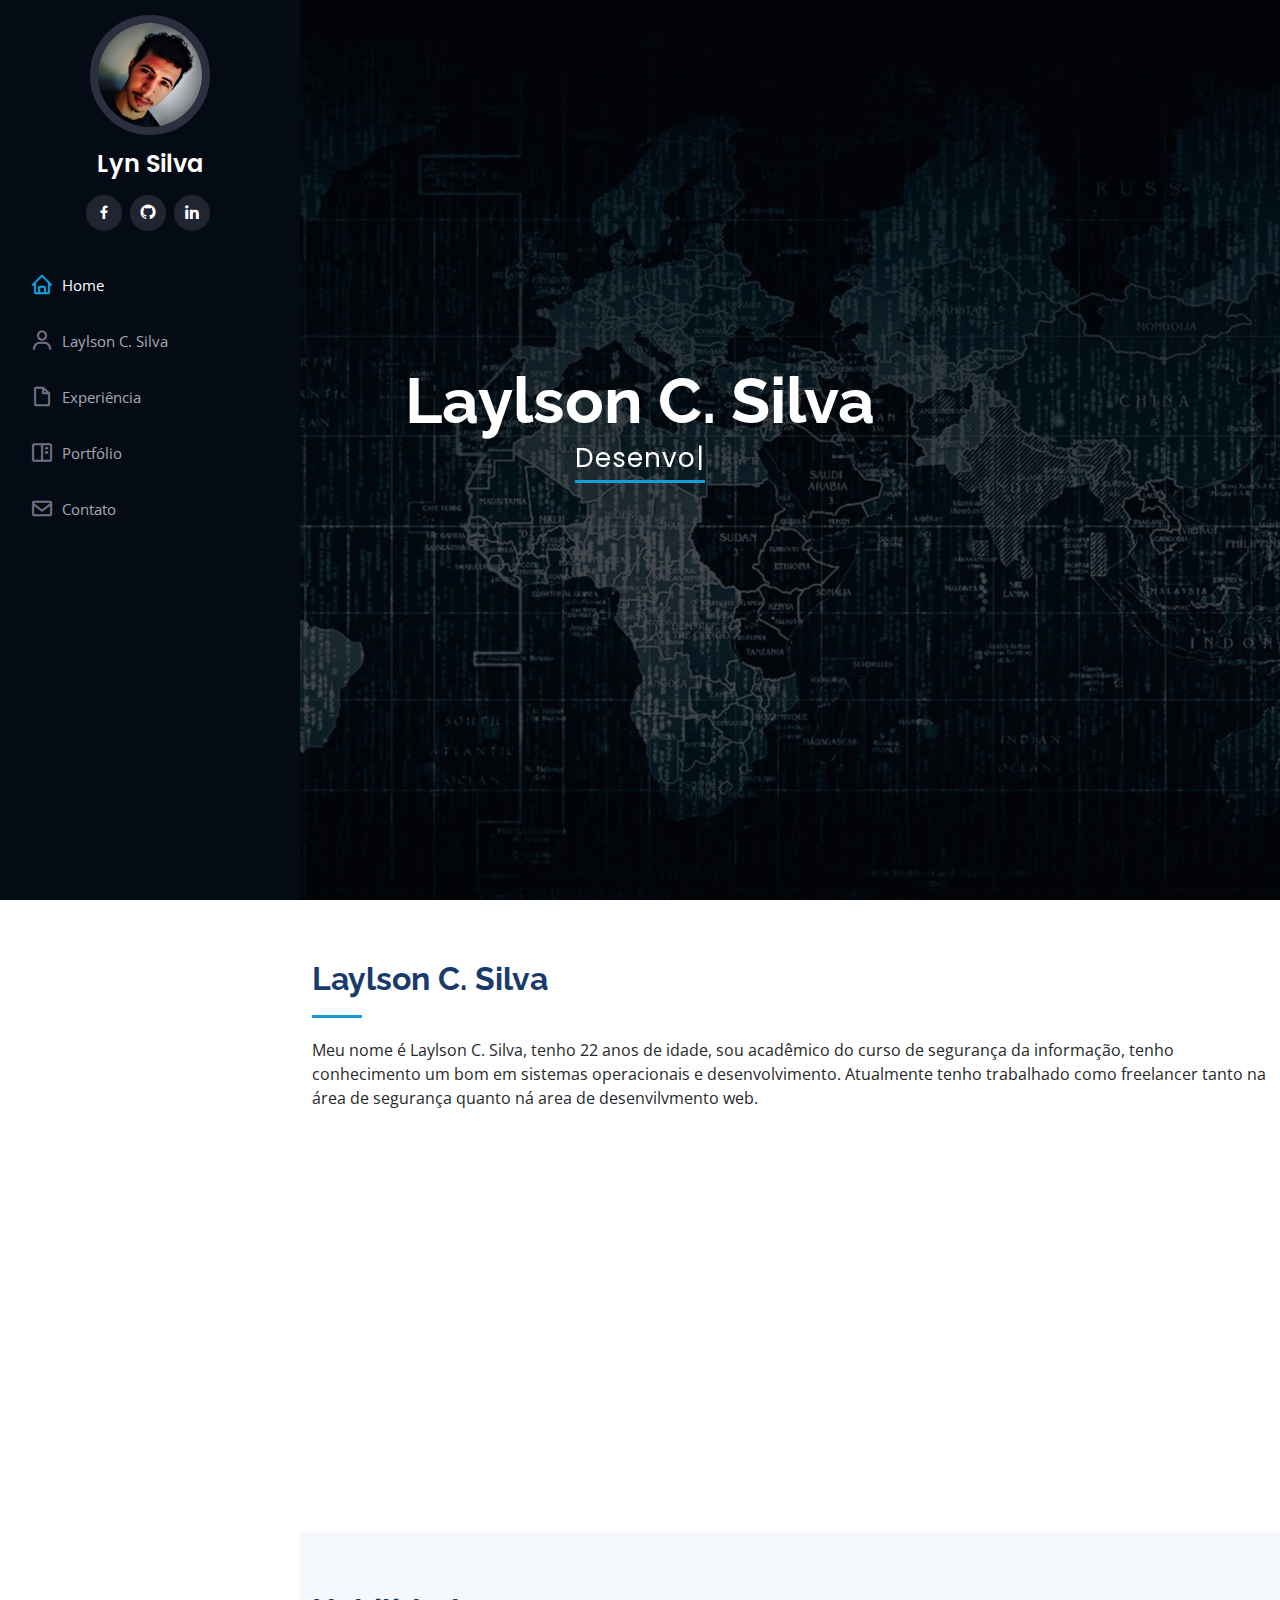
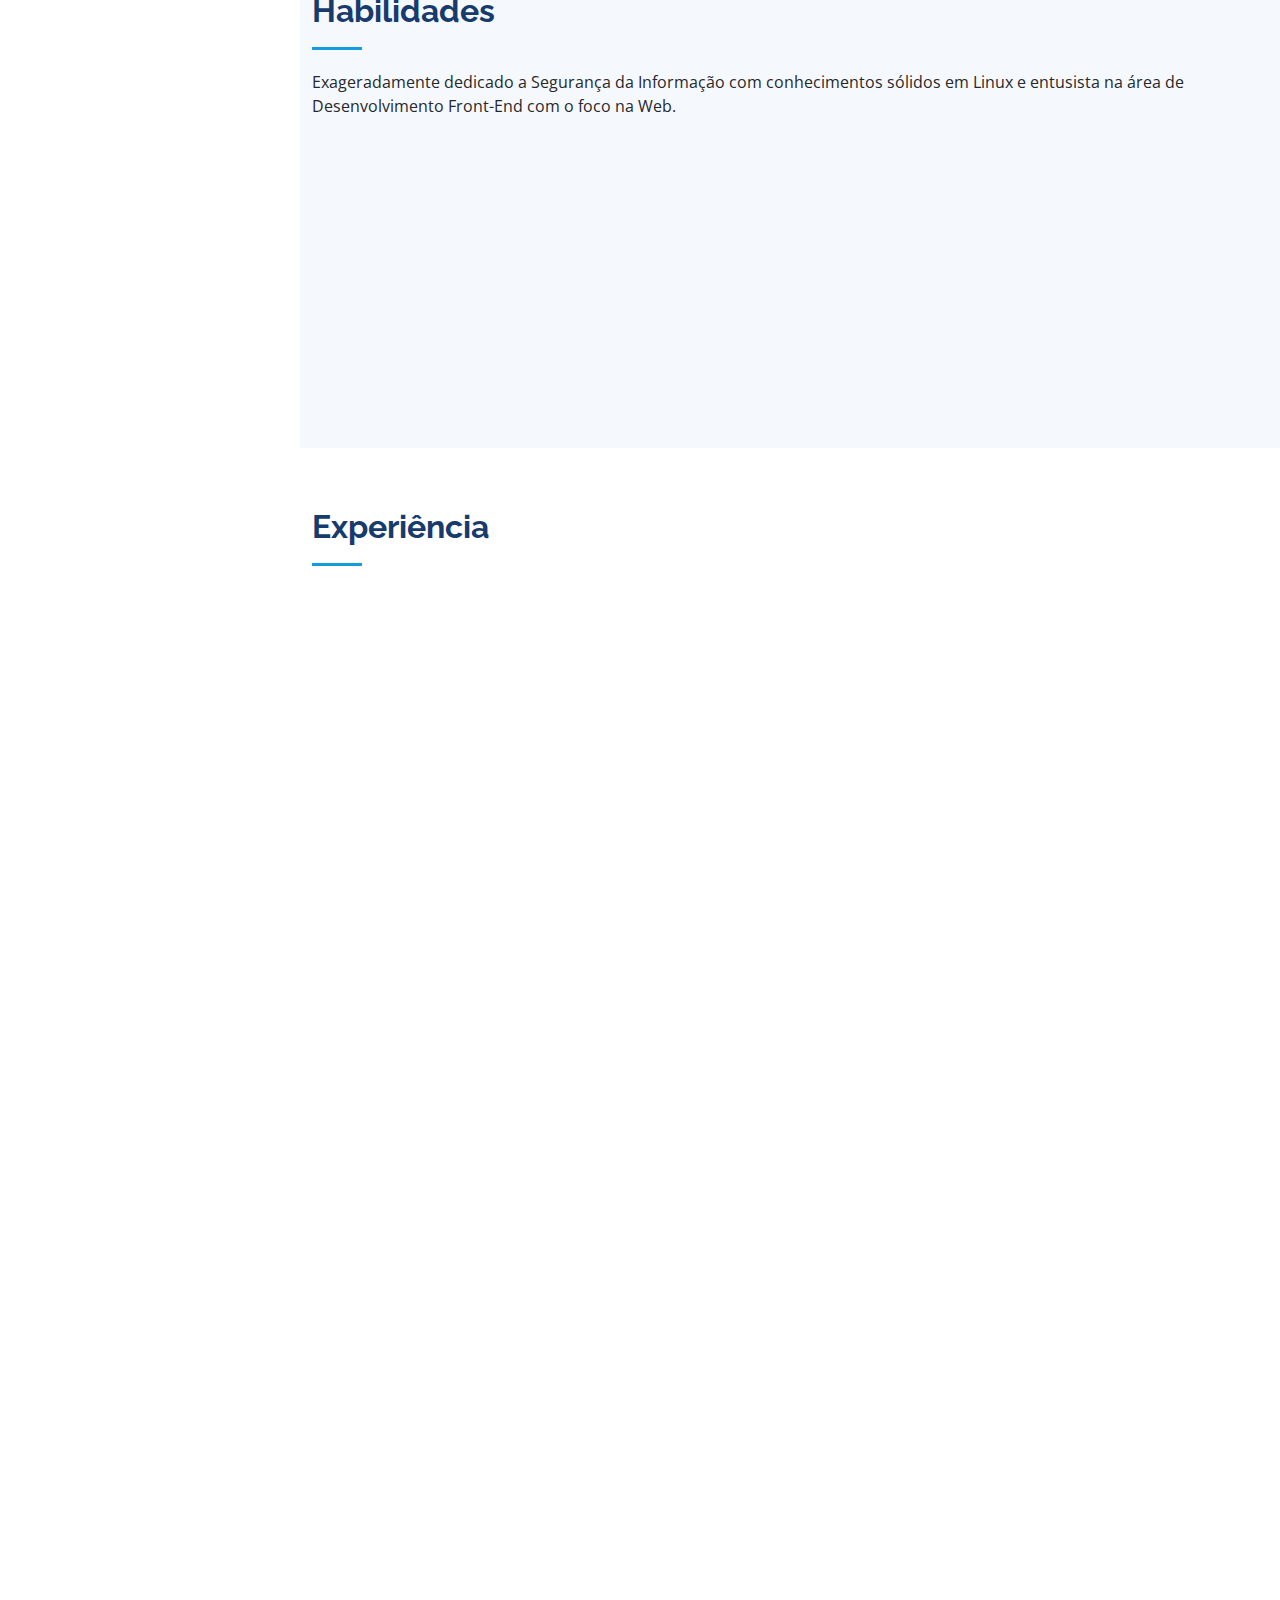
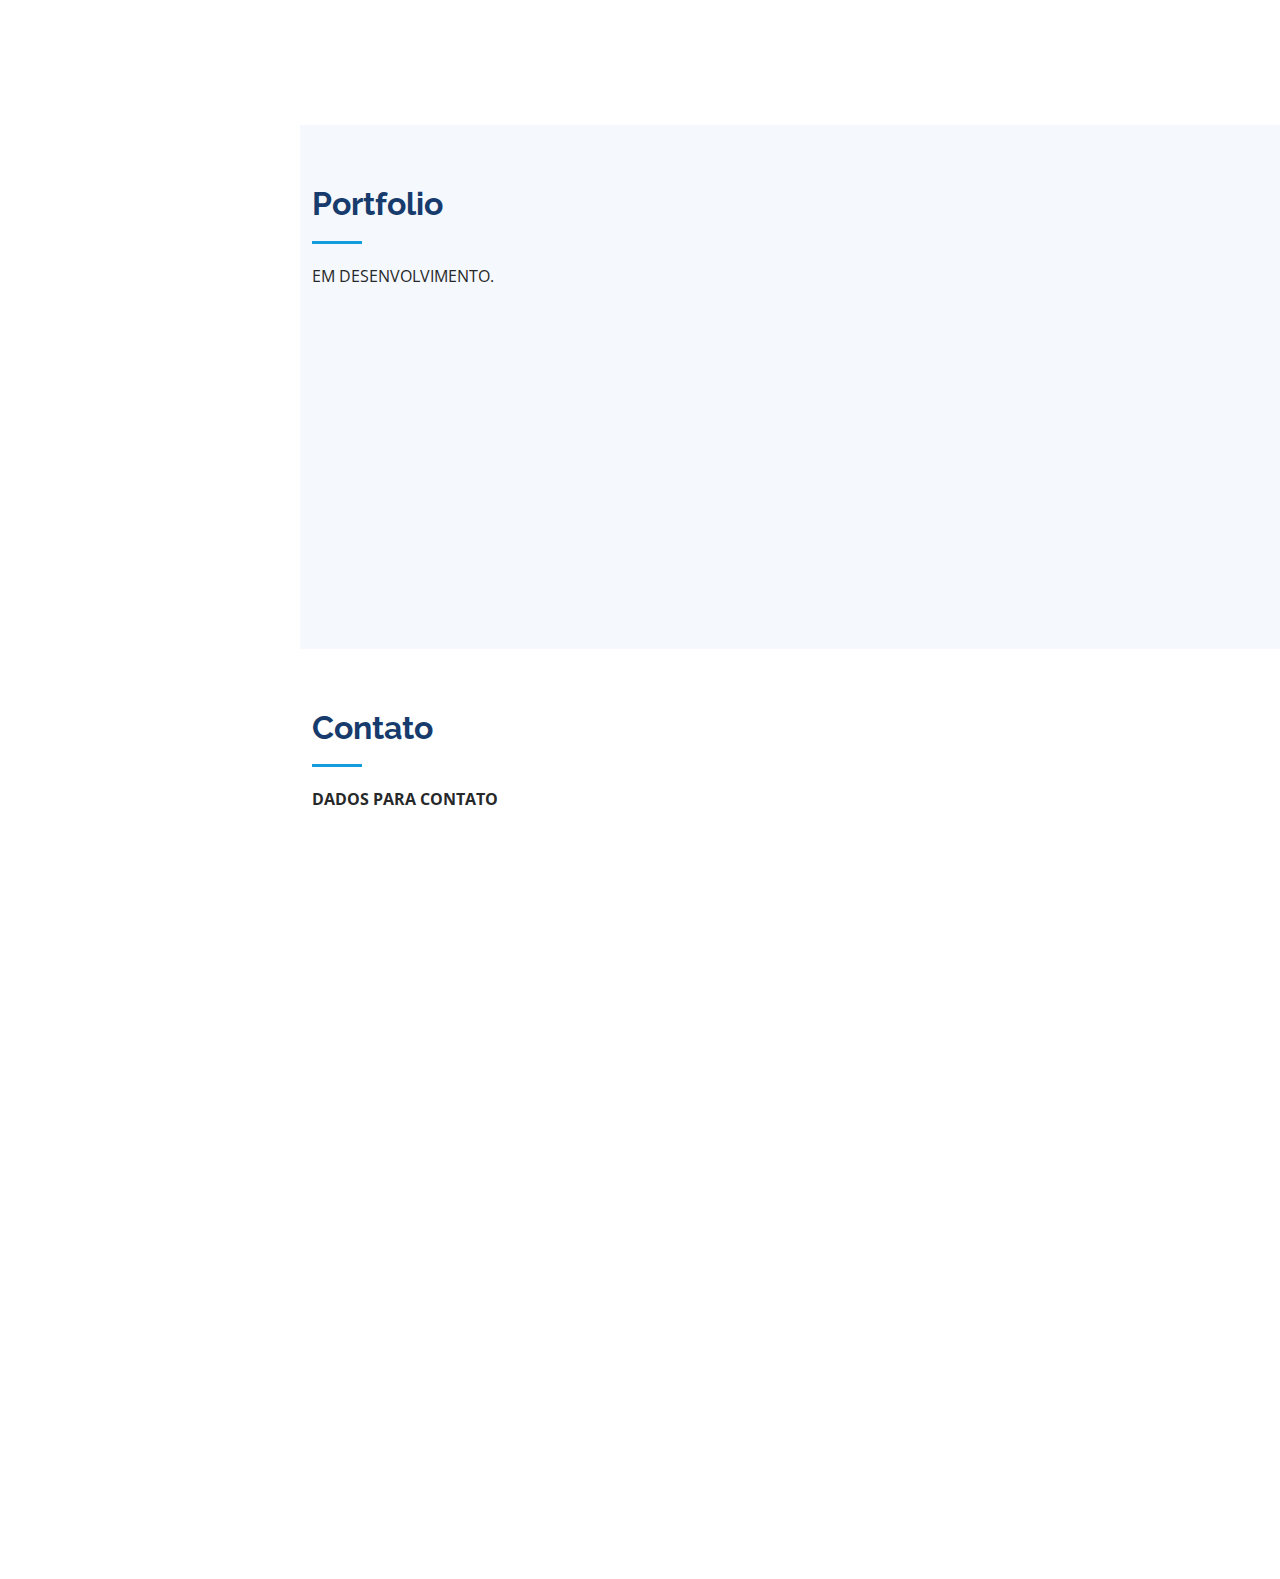
==== index.html @ e195538a "TEXT" ====
<!DOCTYPE html>
<html lang="en">
  <head>
    <meta charset="utf-8" />
    <meta content="width=device-width, initial-scale=1.0" name="viewport" />

    <title>Laylson Silva</title>
    <meta content="" name="description" />
    <meta content="" name="keywords" />

    <!-- Favicons -->
    <link href="assets/img/FavIcon-L.jpg" rel="icon" />
    <link href="assets/img/apple-touch-icon.png" rel="apple-touch-icon" />

    <!-- Google Fonts -->
    <link
      href="https://fonts.googleapis.com/css?family=Open+Sans:300,300i,400,400i,600,600i,700,700i|Raleway:300,300i,400,400i,500,500i,600,600i,700,700i|Poppins:300,300i,400,400i,500,500i,600,600i,700,700i"
      rel="stylesheet"
    />

    <!-- Vendor CSS Files -->
    <link href="assets/vendor/aos/aos.css" rel="stylesheet" />
    <link
      href="assets/vendor/bootstrap/css/bootstrap.min.css"
      rel="stylesheet"
    />
    <link
      href="assets/vendor/bootstrap-icons/bootstrap-icons.css"
      rel="stylesheet"
    />
    <link href="assets/vendor/boxicons/css/boxicons.min.css" rel="stylesheet" />
    <link
      href="assets/vendor/glightbox/css/glightbox.min.css"
      rel="stylesheet"
    />
    <link href="assets/vendor/swiper/swiper-bundle.min.css" rel="stylesheet" />

    <!-- Template Main CSS File -->
    <link href="assets/css/style.css" rel="stylesheet" />
  </head>

  <body>
    <!-- ======= Mobile nav toggle button ======= -->
    <i class="bi bi-list mobile-nav-toggle d-xl-none"></i>

    <!-- ======= Header ======= -->
    <header id="header">
      <div class="d-flex flex-column">
        <div class="profile">
          <img
            src="assets/img/profile011.jpg"
            alt=""
            class="img-fluid rounded-circle"
          />
          <h1 class="text-light"><a href="index.html">Lyn Silva</a></h1>
          <div class="social-links mt-3 text-center">
            <!-- <a href="#" class="twitter"><i class="bx bxl-twitter"></i></a> -->
            <a href="https://www.facebook.com/L4yls0n/" class="facebook"
              ><i class="bx bxl-facebook"></i
            ></a>

            <a href="https://github.com/laylson01" class="Git"
              ><i class="bx bxl-github"></i
            ></a>

            <!-- <a href="#" class="google-plus"><i class="bx bxl-skype"></i></a> -->
            <a href="https://www.linkedin.com/in/layls0ns1lva/" class="linkedin"
              ><i class="bx bxl-linkedin"></i
            ></a>
          </div>
        </div>

        <nav id="navbar" class="nav-menu navbar">
          <ul>
            <li>
              <a href="#hero" class="nav-link scrollto active"
                ><i class="bx bx-home"></i> <span>Home</span></a
              >
            </li>
            <li>
              <a href="#about" class="nav-link scrollto"
                ><i class="bx bx-user"></i> <span>Laylson C. Silva</span></a
              >
            </li>
            <li>
              <a href="#resume" class="nav-link scrollto"
                ><i class="bx bx-file-blank"></i> <span>Experiência</span></a
              >
            </li>
            <li>
              <a href="#portfolio" class="nav-link scrollto"
                ><i class="bx bx-book-content"></i> <span>Portfólio</span></a
              >
            </li>
            <!--  <li><a href="#services" class="nav-link scrollto"><i class="bx bx-server"></i> <span>Services</span></a></li>
 -->
            <li>
              <a href="#contact" class="nav-link scrollto"
                ><i class="bx bx-envelope"></i> <span>Contato</span></a
              >
            </li>
          </ul>
        </nav>
        <!-- .nav-menu -->
      </div>
    </header>
    <!-- End Header -->

    <!-- ======= Hero Section ======= -->
    <section
      id="hero"
      class="d-flex flex-column justify-content-center align-items-center"
    >
      <div class="hero-container" data-aos="fade-in">
        <h1>Laylson C. Silva</h1>
        <p>
          <span
            class="typed"
            data-typed-items="Desenvolvimento Web,Redes e Linux,Infraestrutura,Segurança da Informação,Searching for Knowledge"
          ></span>
        </p>
      </div>
    </section>
    <!-- End Hero -->

    <main id="main">
      <!-- ======= About Section ======= -->
      <section id="about" class="about">
        <div class="container">
          <div class="section-title">
            <h2>Laylson C. Silva</h2>
            <p>
              Meu nome é Laylson C. Silva, tenho 22 anos de idade, sou acadêmico
              do curso de segurança da informação, tenho conhecimento um bom em
              sistemas operacionais e desenvolvimento. Atualmente tenho
              trabalhado como freelancer tanto na área de segurança quanto ná
              area de desenvilvmento web.
            </p>
          </div>

          <div class="row">
            <div class="col-lg-4" data-aos="fade-right">
              <img
                src="assets/img/lay_adobespark.jpg"
                class="img-fluid"
                alt=""
              />
            </div>
            <div class="col-lg-8 pt-4 pt-lg-0 content" data-aos="fade-left">
              <h3>Desenvolvedor Front-End &amp; Analista Linux</h3>
              <p class="fst-italic">
                Analista de Suporte TI | Redes | Infraestrutura | Linux |
                Windows | Segurança da Informação | Searching for Knowledge
              </p>
              <div class="row">
                <div class="col-lg-6">
                  <ul>
                    <!--  <li><i class="bi bi-chevron-right"></i> <strong>Nascimento:</strong> <span>22 Sep 1999</span></li> -->
                    <li>
                      <i class="bi bi-chevron-right"></i>
                      <strong>Website:</strong> <span>www.example.com</span>
                    </li>
                    <li>
                      <i class="bi bi-chevron-right"></i>
                      <strong>Telefone:</strong> <span>+55 98 988770362</span>
                    </li>
                    <li>
                      <i class="bi bi-chevron-right"></i>
                      <strong>Cidade:</strong> <span>São Luis, MA</span>
                    </li>
                  </ul>
                </div>
                <div class="col-lg-6">
                  <ul>
                    <li>
                      <i class="bi bi-chevron-right"></i>
                      <strong>Idade:</strong> <span>22</span>
                    </li>
                    <!--                   <li><i class="bi bi-chevron-right"></i> <strong>Graduação:</strong> <span>Tecnólogo</span></li>
 -->
                    <li>
                      <i class="bi bi-chevron-right"></i>
                      <strong>Email:</strong> <span>email@example.com</span>
                    </li>
                    <li>
                      <i class="bi bi-chevron-right"></i>
                      <strong>Freelance:</strong> <span>Disponivel</span>
                    </li>
                  </ul>
                </div>
              </div>
              <p>
                <br />
                Qt(C++ QML) | Docker| Redes | Infraestrutura | Linux | Windows |
                Segurança da Informação | Searching for Knowledge | GIT (GitHub)
                | Conceitos Devops | Bootstrap | CMS | Inglês | Montagem e
                Manutenção de PC.
              </p>
            </div>
          </div>
        </div>
      </section>
      <!-- End About Section -->

      <!-- ======= Facts Section ======= -->
      <!-- <section id="facts" class="facts">
      <div class="container">

        <div class="section-title">
          <h2>Facts</h2>
          <p>Magnam dolores commodi suscipit. Necessitatibus eius consequatur ex aliquid fuga eum quidem. Sit sint consectetur velit. Quisquam quos quisquam cupiditate. Et nemo qui impedit suscipit alias ea. Quia fugiat sit in iste officiis commodi quidem hic quas.</p>
        </div>

        <div class="row no-gutters">

          <div class="col-lg-3 col-md-6 d-md-flex align-items-md-stretch" data-aos="fade-up">
            <div class="count-box">
              <i class="bi bi-emoji-smile"></i>
              <span data-purecounter-start="0" data-purecounter-end="232" data-purecounter-duration="1" class="purecounter"></span>
              <p><strong>Happy Clients</strong> consequuntur quae</p>
            </div>
          </div>

          <div class="col-lg-3 col-md-6 d-md-flex align-items-md-stretch" data-aos="fade-up" data-aos-delay="100">
            <div class="count-box">
              <i class="bi bi-journal-richtext"></i>
              <span data-purecounter-start="0" data-purecounter-end="521" data-purecounter-duration="1" class="purecounter"></span>
              <p><strong>Projects</strong> adipisci atque cum quia aut</p>
            </div>
          </div>

          <div class="col-lg-3 col-md-6 d-md-flex align-items-md-stretch" data-aos="fade-up" data-aos-delay="200">
            <div class="count-box">
              <i class="bi bi-headset"></i>
              <span data-purecounter-start="0" data-purecounter-end="1453" data-purecounter-duration="1" class="purecounter"></span>
              <p><strong>Hours Of Support</strong> aut commodi quaerat</p>
            </div>
          </div>

          <div class="col-lg-3 col-md-6 d-md-flex align-items-md-stretch" data-aos="fade-up" data-aos-delay="300">
            <div class="count-box">
              <i class="bi bi-people"></i>
              <span data-purecounter-start="0" data-purecounter-end="32" data-purecounter-duration="1" class="purecounter"></span>
              <p><strong>Hard Workers</strong> rerum asperiores dolor</p>
            </div>
          </div>

        </div>

      </div>
    </section> --><!-- End Facts Section -->

      <!-- ======= Skills Section ======= -->
      <section id="skills" class="skills section-bg">
        <div class="container">
          <div class="section-title">
            <h2>Habilidades</h2>
            <p>
              Exageradamente dedicado a Segurança da Informação com
              conhecimentos sólidos em Linux e entusista na área de
              Desenvolvimento Front-End com o foco na Web.
            </p>
          </div>

          <div class="row skills-content">
            <div class="col-lg-6" data-aos="fade-up">
              <div class="progress">
                <span class="skill">HTML <i class="val">80%</i></span>
                <div class="progress-bar-wrap">
                  <div
                    class="progress-bar"
                    role="progressbar"
                    aria-valuenow="80"
                    aria-valuemin="0"
                    aria-valuemax="100"
                  ></div>
                </div>
              </div>

              <div class="progress">
                <span class="skill">CSS <i class="val">80%</i></span>
                <div class="progress-bar-wrap">
                  <div
                    class="progress-bar"
                    role="progressbar"
                    aria-valuenow="80"
                    aria-valuemin="0"
                    aria-valuemax="100"
                  ></div>
                </div>
              </div>

              <div class="progress">
                <span class="skill">JavaScript <i class="val">50%</i></span>
                <div class="progress-bar-wrap">
                  <div
                    class="progress-bar"
                    role="progressbar"
                    aria-valuenow="50"
                    aria-valuemin="0"
                    aria-valuemax="100"
                  ></div>
                </div>
              </div>
              <div class="progress">
                <span class="skill">Inglês <i class="val">80%</i></span>
                <div class="progress-bar-wrap">
                  <div
                    class="progress-bar"
                    role="progressbar"
                    aria-valuenow="80"
                    aria-valuemin="0"
                    aria-valuemax="100"
                  ></div>
                </div>
              </div>
            </div>

            <div class="col-lg-6" data-aos="fade-up" data-aos-delay="100">
              <div class="progress">
                <span class="skill">Linux <i class="val">80%</i></span>
                <div class="progress-bar-wrap">
                  <div
                    class="progress-bar"
                    role="progressbar"
                    aria-valuenow="80"
                    aria-valuemin="0"
                    aria-valuemax="100"
                  ></div>
                </div>
              </div>

              <div class="progress">
                <span class="skill">WordPress/CMS <i class="val">90%</i></span>
                <div class="progress-bar-wrap">
                  <div
                    class="progress-bar"
                    role="progressbar"
                    aria-valuenow="90"
                    aria-valuemin="0"
                    aria-valuemax="100"
                  ></div>
                </div>
              </div>

              <div class="progress">
                <span class="skill">Bootstrap <i class="val">80%</i></span>
                <div class="progress-bar-wrap">
                  <div
                    class="progress-bar"
                    role="progressbar"
                    aria-valuenow="80"
                    aria-valuemin="0"
                    aria-valuemax="100"
                  ></div>
                </div>
              </div>
              <div class="progress">
                <span class="skill"
                  >Montagem e Manuntenção de computadores<i class="val"
                    >100%</i
                  ></span
                >
                <div class="progress-bar-wrap">
                  <div
                    class="progress-bar"
                    role="progressbar"
                    aria-valuenow="100"
                    aria-valuemin="0"
                    aria-valuemax="100"
                  ></div>
                </div>
              </div>
            </div>
          </div>
        </div>
      </section>
      <!-- End Skills Section -->

      <!-- ======= Resume Section ======= -->
      <section id="resume" class="resume">
        <div class="container">
          <div class="section-title">
            <h2>Experiência</h2>
            <!--           <p>Um pouco da minha história academica e profisssional.</p>
 -->
          </div>

          <div class="row">
            <div class="col-lg-6" data-aos="fade-up">
              <h3 class="resume-title">Resumo</h3>
              <div class="resume-item pb-0">
                <h4>Laylson C. Silva</h4>
                <p>
                  <em
                    ></em
                  >
                </p>
                <ul>
                  <li>São Luis, Ma - TURU</li>
                  <li>(+55) 98 988770362</li>
                  <li>laylson01@hotmail.com</li>
                </ul>
              </div>

              <h3 class="resume-title">Educação</h3>
              <div class="resume-item">
                <h4>
                  Segurança da Informação
                  <!-- &amp; -->
                </h4>
                <h5>2020 - 2023</h5>
                <p>
                  <em
                    >Faculdade Uniasselvi | SOCIEDADE EDUCACIONAL LEONARDO DA
                    VINC, EAD</em
                  >
                </p>
                <p>
                  Projetar, analisar, implementar e implantar soluções para a
                  garantia da confidencialidade, integridade e disponibilidade
                  dos recursos de TI &amp; gerencia, aplica, administra e
                  configura ambientes corporativos com requisitos de segurança.
                </p>
              </div>
              <div class="resume-item">
                <h4>Ánalise e Desenvolvimento de Sistema</h4>
                <h5>2018 - Interrompido</h5>
                <p><em>Faculdade Internacional de São Luis | WYDEN</em></p>
                <p>
                  Projetar, documentar, especificar, testar, implementar e
                  cuidar da manutenção de sistemas computacionais e software.
                </p>
              </div>
              <div class="resume-item">
                <h4>Inglês</h4>
                <h5>2016 - 2018</h5>
                <p>
                  <em
                    >- Centro de Ensino dediomas do Maranhão | FACULDADE FEDERAL
                    DO MARANHÃO</em
                  >
                </p>
                <p>
                  Formar profissionais capazes de se comunicar em inglês de
                  forma objetiva, através de comunicações orais e escritas, em
                  suas diversas formas e gêneros.
                </p>
              </div>
            </div>

            <div class="col-lg-6" data-aos="fade-up" data-aos-delay="100">
              <h3 class="resume-title">Experiência Profissional</h3>
              <div class="resume-item">
                <h4>Analista de Requisitos / Desenvolvedor</h4>
                <h5>2020 - 2021</h5>
                <p><em>Webmark Digital, São Luis, MA</em></p>
                <ul>
                  <li>
                    Levantamento de requisitos junto ao cliente, participar de
                    planning, brainstorming, daily, mantendo-se integrado e
                    alinhado com as demandas e necessidades do negócio.
                  </li>
                  <li>
                    Desenvolvimento de Website B2B, criação e gerenciamento de
                    conteúdo, levantamento, análise, especificação e validação
                    derequisitos.
                  </li>
                </ul>
              </div>

              <div class="resume-item">
                <h4>Suporte Técnico/Vendas</h4>
                <h5>2019 - 2020</h5>
                <p><em>Universal Informática, São Luis, MA</em></p>
                <ul>
                  <li>
                    Atendimento ao cliente, montagem e manutenção, help desk,
                    vendas de soluções, instalação e configuração de rede,
                    Helpdesk.
                  </li>
                  <li>
                    Experiência de relacionamento com os clientes, garantindo
                    assim, um maior número de prospecção, conversão de vendas e
                    fidelização.
                  </li>
                  <li>
                    Observar métricas e indicadores, visando sempre a otimização
                    dos processos para trazer os melhores resultados.
                  </li>
                </ul>
              </div>

              <div class="resume-item">
                <h4>Estágiario</h4>
                <h5>2018 - 2019</h5>
                <p><em>INFR4 Tecnologia, São Luis, MA</em></p>
                <ul>
                  <li>
                    Desenvolvimento Mobile e Multiplataforma, utilizando
                    QT,ferramentas e conhecimento utilizados: C + +, JS, HTML,
                    CSS, Git.
                  </li>
                  <li>
                    Vivência &amp aprendizagem na área de administração de Redes
                    e Linux.
                  </li>
                </ul>
              </div>
            </div>
          </div>
        </div>
      </section>
      <!-- End Resume Section -->

      <!-- ======= Portfolio Section ======= -->
      <section id="portfolio" class="portfolio section-bg">
        <div class="container">
          <div class="section-title">
            <h2>Portfolio</h2>
            <p>EM DESENVOLVIMENTO.</p>
          </div>

          <div class="row" data-aos="fade-up">
            <div class="col-lg-12 d-flex justify-content-center">
              <ul id="portfolio-flters">
                <li data-filter="*" class="filter-active">TODOS</li>
                <!--               <li data-filter=".filter-app">Web</li> 
 -->
                <!-- <li data-filter=".filter-card">Card</li>
              <li data-filter=".filter-web">Web</li> -->
              </ul>
            </div>
          </div>

          <div
            class="row portfolio-container"
            data-aos="fade-up"
            data-aos-delay="100"
          >
            <div class="col-lg-4 col-md-6 portfolio-item filter-app">
              <div class="portfolio-wrap">
                <img
                  src="assets/img/portfolio/portfolio-1.jpg"
                  class="img-fluid"
                  alt=""
                />
                <div class="portfolio-links">
                  <a
                    href="assets/img/portfolio/portfolio-1.jpg"
                    data-gallery="portfolioGallery"
                    class="portfolio-lightbox"
                    title="Em construção"
                    ><i class="bx bx-plus"></i
                  ></a>
                  <!--                 <a href="portfolio-details.html" title="More Details"><i class="bx bx-link"></i></a>
 -->
                </div>
              </div>
            </div>

            <!-- <div class="col-lg-4 col-md-6 portfolio-item filter-web">
            <div class="portfolio-wrap">
              <img src="assets/img/portfolio/portfolio-2.jpg" class="img-fluid" alt="">
              <div class="portfolio-links">
                <a href="assets/img/portfolio/portfolio-2.jpg" data-gallery="portfolioGallery" class="portfolio-lightbox" title="Web 3"><i class="bx bx-plus"></i></a>
                <a href="portfolio-details.html" title="More Details"><i class="bx bx-link"></i></a>
              </div>
            </div>
          </div>

          <div class="col-lg-4 col-md-6 portfolio-item filter-app">
            <div class="portfolio-wrap">
              <img src="assets/img/portfolio/portfolio-3.jpg" class="img-fluid" alt="">
              <div class="portfolio-links">
                <a href="assets/img/portfolio/portfolio-3.jpg" data-gallery="portfolioGallery" class="portfolio-lightbox" title="App 2"><i class="bx bx-plus"></i></a>
                <a href="portfolio-details.html" title="More Details"><i class="bx bx-link"></i></a>
              </div>
            </div>
          </div>

          <div class="col-lg-4 col-md-6 portfolio-item filter-card">
            <div class="portfolio-wrap">
              <img src="assets/img/portfolio/portfolio-4.jpg" class="img-fluid" alt="">
              <div class="portfolio-links">
                <a href="assets/img/portfolio/portfolio-4.jpg" data-gallery="portfolioGallery" class="portfolio-lightbox" title="Card 2"><i class="bx bx-plus"></i></a>
                <a href="portfolio-details.html" title="More Details"><i class="bx bx-link"></i></a>
              </div>
            </div>
          </div>

          <div class="col-lg-4 col-md-6 portfolio-item filter-web">
            <div class="portfolio-wrap">
              <img src="assets/img/portfolio/portfolio-5.jpg" class="img-fluid" alt="">
              <div class="portfolio-links">
                <a href="assets/img/portfolio/portfolio-5.jpg" data-gallery="portfolioGallery" class="portfolio-lightbox" title="Web 2"><i class="bx bx-plus"></i></a>
                <a href="portfolio-details.html" title="More Details"><i class="bx bx-link"></i></a>
              </div>
            </div>
          </div>

          <div class="col-lg-4 col-md-6 portfolio-item filter-app">
            <div class="portfolio-wrap">
              <img src="assets/img/portfolio/portfolio-6.jpg" class="img-fluid" alt="">
              <div class="portfolio-links">
                <a href="assets/img/portfolio/portfolio-6.jpg" data-gallery="portfolioGallery" class="portfolio-lightbox" title="App 3"><i class="bx bx-plus"></i></a>
                <a href="portfolio-details.html" title="More Details"><i class="bx bx-link"></i></a>
              </div>
            </div>
          </div>

          <div class="col-lg-4 col-md-6 portfolio-item filter-card">
            <div class="portfolio-wrap">
              <img src="assets/img/portfolio/portfolio-7.jpg" class="img-fluid" alt="">
              <div class="portfolio-links">
                <a href="assets/img/portfolio/portfolio-7.jpg" data-gallery="portfolioGallery" class="portfolio-lightbox" title="Card 1"><i class="bx bx-plus"></i></a>
                <a href="portfolio-details.html" title="More Details"><i class="bx bx-link"></i></a>
              </div>
            </div>
          </div>

          <div class="col-lg-4 col-md-6 portfolio-item filter-card">
            <div class="portfolio-wrap">
              <img src="assets/img/portfolio/portfolio-8.jpg" class="img-fluid" alt="">
              <div class="portfolio-links">
                <a href="assets/img/portfolio/portfolio-8.jpg" data-gallery="portfolioGallery" class="portfolio-lightbox" title="Card 3"><i class="bx bx-plus"></i></a>
                <a href="portfolio-details.html" title="More Details"><i class="bx bx-link"></i></a>
              </div>
            </div>
          </div>

          <div class="col-lg-4 col-md-6 portfolio-item filter-web">
            <div class="portfolio-wrap">
              <img src="assets/img/portfolio/portfolio-9.jpg" class="img-fluid" alt="">
              <div class="portfolio-links">
                <a href="assets/img/portfolio/portfolio-9.jpg" data-gallery="portfolioGallery" class="portfolio-lightbox" title="Web 3"><i class="bx bx-plus"></i></a>
                <a href="portfolio-details.html" title="More Details"><i class="bx bx-link"></i></a>
              </div>
            </div>
          </div> -->
          </div>
        </div>
      </section>
      <!-- End Portfolio Section -->

      <!-- ======= Services Section ======= -->
      <!-- <section id="services" class="services">
      <div class="container">

        <div class="section-title">
          <h2>Services</h2>
          <p>Magnam dolores commodi suscipit. Necessitatibus eius consequatur ex aliquid fuga eum quidem. Sit sint consectetur velit. Quisquam quos quisquam cupiditate. Et nemo qui impedit suscipit alias ea. Quia fugiat sit in iste officiis commodi quidem hic quas.</p>
        </div>

        <div class="row">
          <div class="col-lg-4 col-md-6 icon-box" data-aos="fade-up">
            <div class="icon"><i class="bi bi-briefcase"></i></div>
            <h4 class="title"><a href="">Lorem Ipsum</a></h4>
            <p class="description">Voluptatum deleniti atque corrupti quos dolores et quas molestias excepturi sint occaecati cupiditate non provident</p>
          </div>
          <div class="col-lg-4 col-md-6 icon-box" data-aos="fade-up" data-aos-delay="100">
            <div class="icon"><i class="bi bi-card-checklist"></i></div>
            <h4 class="title"><a href="">Dolor Sitema</a></h4>
            <p class="description">Minim veniam, quis nostrud exercitation ullamco laboris nisi ut aliquip ex ea commodo consequat tarad limino ata</p>
          </div>
          <div class="col-lg-4 col-md-6 icon-box" data-aos="fade-up" data-aos-delay="200">
            <div class="icon"><i class="bi bi-bar-chart"></i></div>
            <h4 class="title"><a href="">Sed ut perspiciatis</a></h4>
            <p class="description">Duis aute irure dolor in reprehenderit in voluptate velit esse cillum dolore eu fugiat nulla pariatur</p>
          </div>
          <div class="col-lg-4 col-md-6 icon-box" data-aos="fade-up" data-aos-delay="300">
            <div class="icon"><i class="bi bi-binoculars"></i></div>
            <h4 class="title"><a href="">Magni Dolores</a></h4>
            <p class="description">Excepteur sint occaecat cupidatat non proident, sunt in culpa qui officia deserunt mollit anim id est laborum</p>
          </div>
          <div class="col-lg-4 col-md-6 icon-box" data-aos="fade-up" data-aos-delay="400">
            <div class="icon"><i class="bi bi-brightness-high"></i></div>
            <h4 class="title"><a href="">Nemo Enim</a></h4>
            <p class="description">At vero eos et accusamus et iusto odio dignissimos ducimus qui blanditiis praesentium voluptatum deleniti atque</p>
          </div>
          <div class="col-lg-4 col-md-6 icon-box" data-aos="fade-up" data-aos-delay="500">
            <div class="icon"><i class="bi bi-calendar4-week"></i></div>
            <h4 class="title"><a href="">Eiusmod Tempor</a></h4>
            <p class="description">Et harum quidem rerum facilis est et expedita distinctio. Nam libero tempore, cum soluta nobis est eligendi</p>
          </div>
        </div>

      </div>
    </section> --><!-- End Services Section -->

      <!-- ======= Testimonials Section ======= -->
      <!-- <section id="testimonials" class="testimonials section-bg">
      <div class="container">

        <div class="section-title">
          <h2>Testimonials</h2>
          <p>Magnam dolores commodi suscipit. Necessitatibus eius consequatur ex aliquid fuga eum quidem. Sit sint consectetur velit. Quisquam quos quisquam cupiditate. Et nemo qui impedit suscipit alias ea. Quia fugiat sit in iste officiis commodi quidem hic quas.</p>
        </div>

        <div class="testimonials-slider swiper" data-aos="fade-up" data-aos-delay="100">
          <div class="swiper-wrapper">

            <div class="swiper-slide">
              <div class="testimonial-item" data-aos="fade-up">
                <p>
                  <i class="bx bxs-quote-alt-left quote-icon-left"></i>
                  Proin iaculis purus consequat sem cure digni ssim donec porttitora entum suscipit rhoncus. Accusantium quam, ultricies eget id, aliquam eget nibh et. Maecen aliquam, risus at semper.
                  <i class="bx bxs-quote-alt-right quote-icon-right"></i>
                </p>
                <img src="assets/img/testimonials/testimonials-1.jpg" class="testimonial-img" alt="">
                <h3>Saul Goodman</h3>
                <h4>Ceo &amp; Founder</h4>
              </div>
            </div> --><!-- End testimonial item -->

      <!--  <div class="swiper-slide">
              <div class="testimonial-item" data-aos="fade-up" data-aos-delay="100">
                <p>
                  <i class="bx bxs-quote-alt-left quote-icon-left"></i>
                  Export tempor illum tamen malis malis eram quae irure esse labore quem cillum quid cillum eram malis quorum velit fore eram velit sunt aliqua noster fugiat irure amet legam anim culpa.
                  <i class="bx bxs-quote-alt-right quote-icon-right"></i>
                </p>
                <img src="assets/img/testimonials/testimonials-2.jpg" class="testimonial-img" alt="">
                <h3>Sara Wilsson</h3>
                <h4>Designer</h4>
              </div>
            </div> -->

      <!-- <div class="swiper-slide">
              <div class="testimonial-item" data-aos="fade-up" data-aos-delay="200">
                <p>
                  <i class="bx bxs-quote-alt-left quote-icon-left"></i>
                  Enim nisi quem export duis labore cillum quae magna enim sint quorum nulla quem veniam duis minim tempor labore quem eram duis noster aute amet eram fore quis sint minim.
                  <i class="bx bxs-quote-alt-right quote-icon-right"></i>
                </p>
                <img src="assets/img/testimonials/testimonials-3.jpg" class="testimonial-img" alt="">
                <h3>Jena Karlis</h3>
                <h4>Store Owner</h4>
              </div>
            </div>

            <div class="swiper-slide">
              <div class="testimonial-item" data-aos="fade-up" data-aos-delay="300">
                <p>
                  <i class="bx bxs-quote-alt-left quote-icon-left"></i>
                  Fugiat enim eram quae cillum dolore dolor amet nulla culpa multos export minim fugiat minim velit minim dolor enim duis veniam ipsum anim magna sunt elit fore quem dolore labore illum veniam.
                  <i class="bx bxs-quote-alt-right quote-icon-right"></i>
                </p>
                <img src="assets/img/testimonials/testimonials-4.jpg" class="testimonial-img" alt="">
                <h3>Matt Brandon</h3>
                <h4>Freelancer</h4>
              </div>
            </div>

            <div class="swiper-slide">
              <div class="testimonial-item" data-aos="fade-up" data-aos-delay="400">
                <p>
                  <i class="bx bxs-quote-alt-left quote-icon-left"></i>
                  Quis quorum aliqua sint quem legam fore sunt eram irure aliqua veniam tempor noster veniam enim culpa labore duis sunt culpa nulla illum cillum fugiat legam esse veniam culpa fore nisi cillum quid.
                  <i class="bx bxs-quote-alt-right quote-icon-right"></i>
                </p>
                <img src="assets/img/testimonials/testimonials-5.jpg" class="testimonial-img" alt="">
                <h3>John Larson</h3>
                <h4>Entrepreneur</h4>
              </div>
            </div>

          </div>
          <div class="swiper-pagination"></div>
        </div>

      </div>
    </section> -->

      <!-- ======= Contact Section ======= -->
      <section id="contact" class="contact">
        <div class="container">
          <div class="section-title">
            <h2>Contato</h2>
            <div id="contato">
              <p>DADOS PARA CONTATO</p>
            </div>
          </div>

          <div class="row" data-aos="fade-in">
            <div class="col-lg d-flex align-items-stretch">
              <div class="info">
                <div class="address">
                  <i class="bi bi-geo-alt"></i>
                  <h4>Localização:</h4>
                  <p>TURU</p>
                </div>

                <div class="email">
                  <i class="bi bi-envelope"></i>
                  <h4>Email:</h4>
                  <p>laylson01@hotmail.com.com</p>
                </div>

                <div class="phone">
                  <i class="bi bi-phone"></i>
                  <h4>Celular:</h4>
                  <p>+55 98 988770362</p>
                </div>

                <iframe
                  src="https://www.google.com/maps/embed?pb=!1m18!1m12!1m3!1d31888.040111564947!2d-44.228901282721345!3d-2.5052237331653426!2m3!1f0!2f0!3f0!3m2!1i1024!2i768!4f13.1!3m3!1m2!1s0x7f6922c29263fd3%3A0xcbd76225a9649efc!2zVHVydSwgU8OjbyBMdcOtcyAtIE1B!5e0!3m2!1spt-BR!2sbr!4v1638305083653!5m2!1spt-BR!2sbr"
                  frameborder="0"
                  style="border: 0; width: 100%; height: 290px"
                  allowfullscreen
                ></iframe>
              </div>
            </div>

            <!--  <div class="col-lg-7 mt-5 mt-lg-0 d-flex align-items-stretch">
            <form method="post" action="http://localhost:9999/products">

              <input type="submit" value="submit" >
          </form>
          </div> -->
          </div>
        </div>
      </section>
      <!-- End Contact Section -->
    </main>
    <!-- End #main -->

    <!-- ======= Footer ======= -->
    <footer id="footer">
      <div class="container">
        <div class="copyright">
          <!-- &copy; -->
          <strong><span></span></strong>
        </div>
      </div>
    </footer>
    <!-- End Footer -->

    <a
      href="#"
      class="back-to-top d-flex align-items-center justify-content-center"
      ><i class="bi bi-arrow-up-short"></i
    ></a>

    <!-- Vendor JS Files -->
    <script src="assets/vendor/purecounter/purecounter.js"></script>
    <script src="assets/vendor/aos/aos.js"></script>
    <script src="assets/vendor/bootstrap/js/bootstrap.bundle.min.js"></script>
    <script src="assets/vendor/glightbox/js/glightbox.min.js"></script>
    <script src="assets/vendor/isotope-layout/isotope.pkgd.min.js"></script>
    <script src="assets/vendor/swiper/swiper-bundle.min.js"></script>
    <script src="assets/vendor/typed.js/typed.min.js"></script>
    <script src="assets/vendor/waypoints/noframework.waypoints.js"></script>
    <script src="assets/vendor/php-email-form/validate.js"></script>

    <!-- Template Main JS File -->
    <script src="assets/js/main.js"></script>
  </body>
</html>
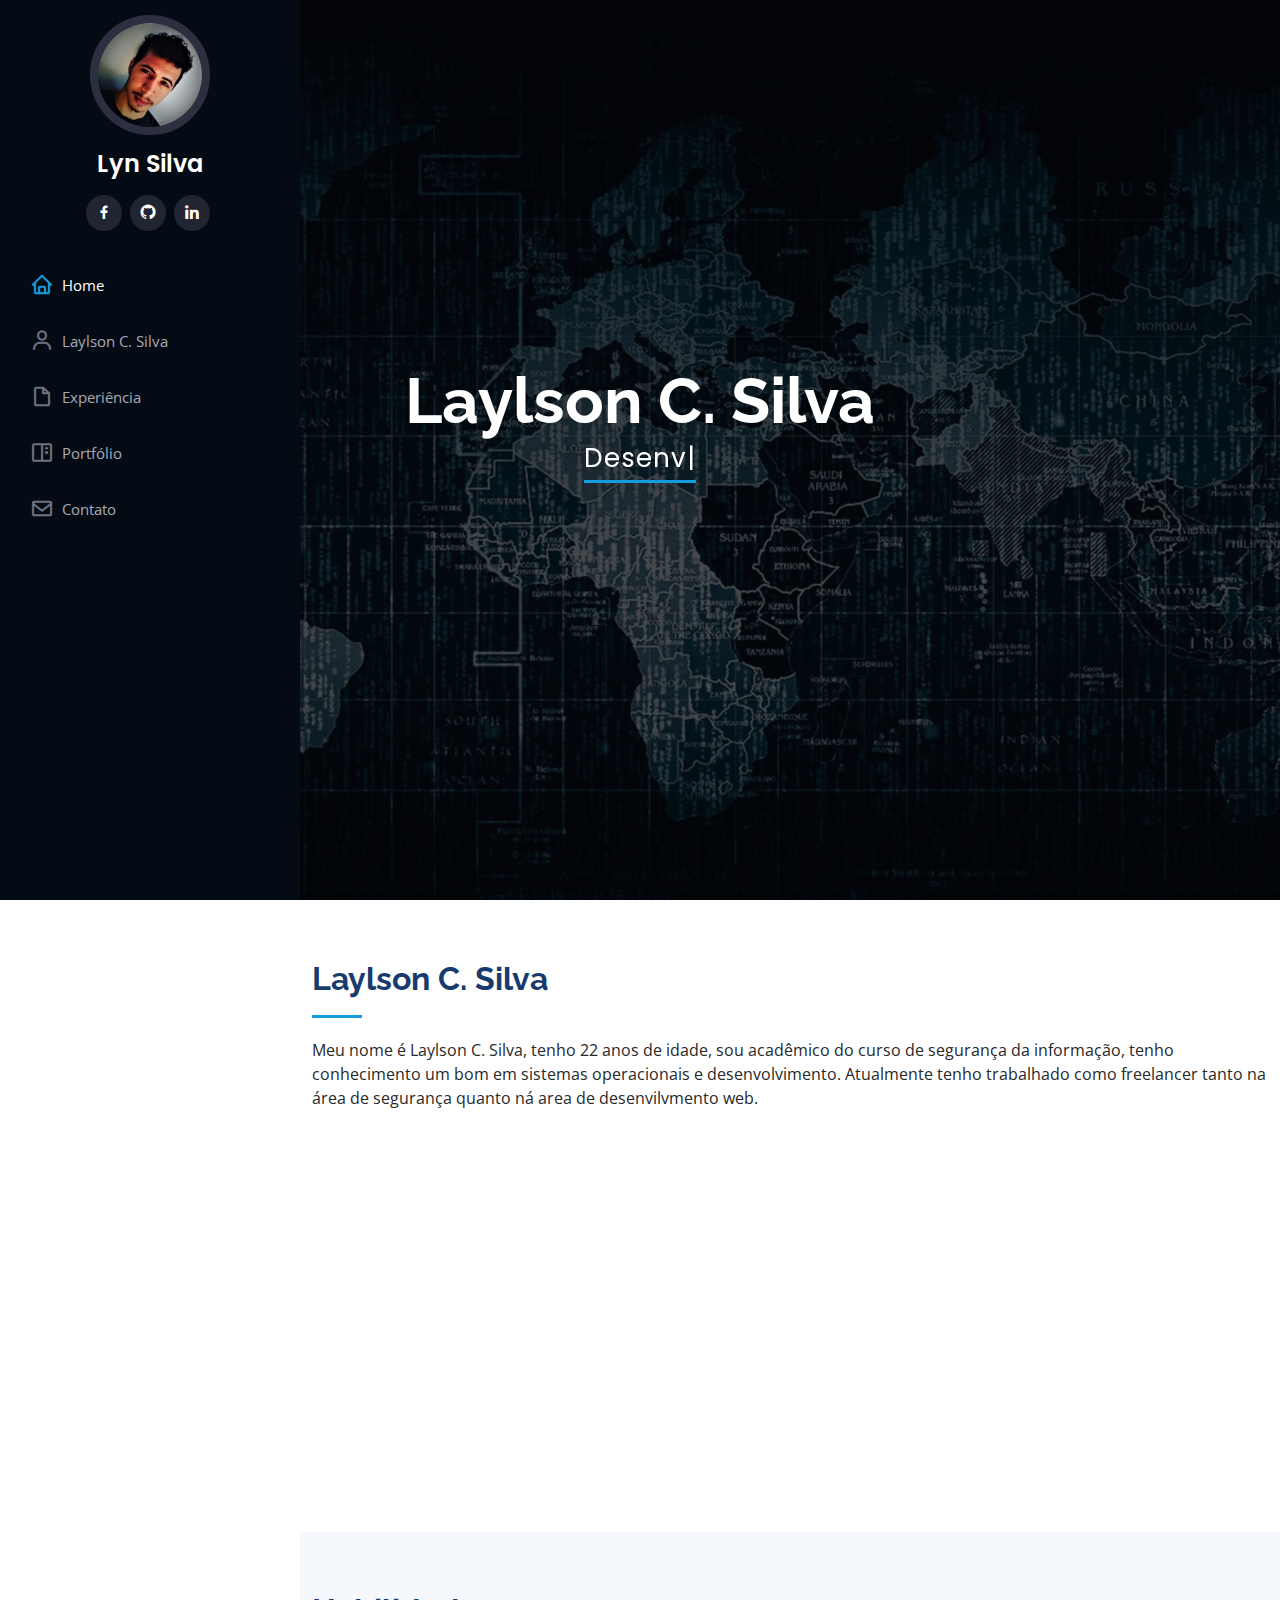
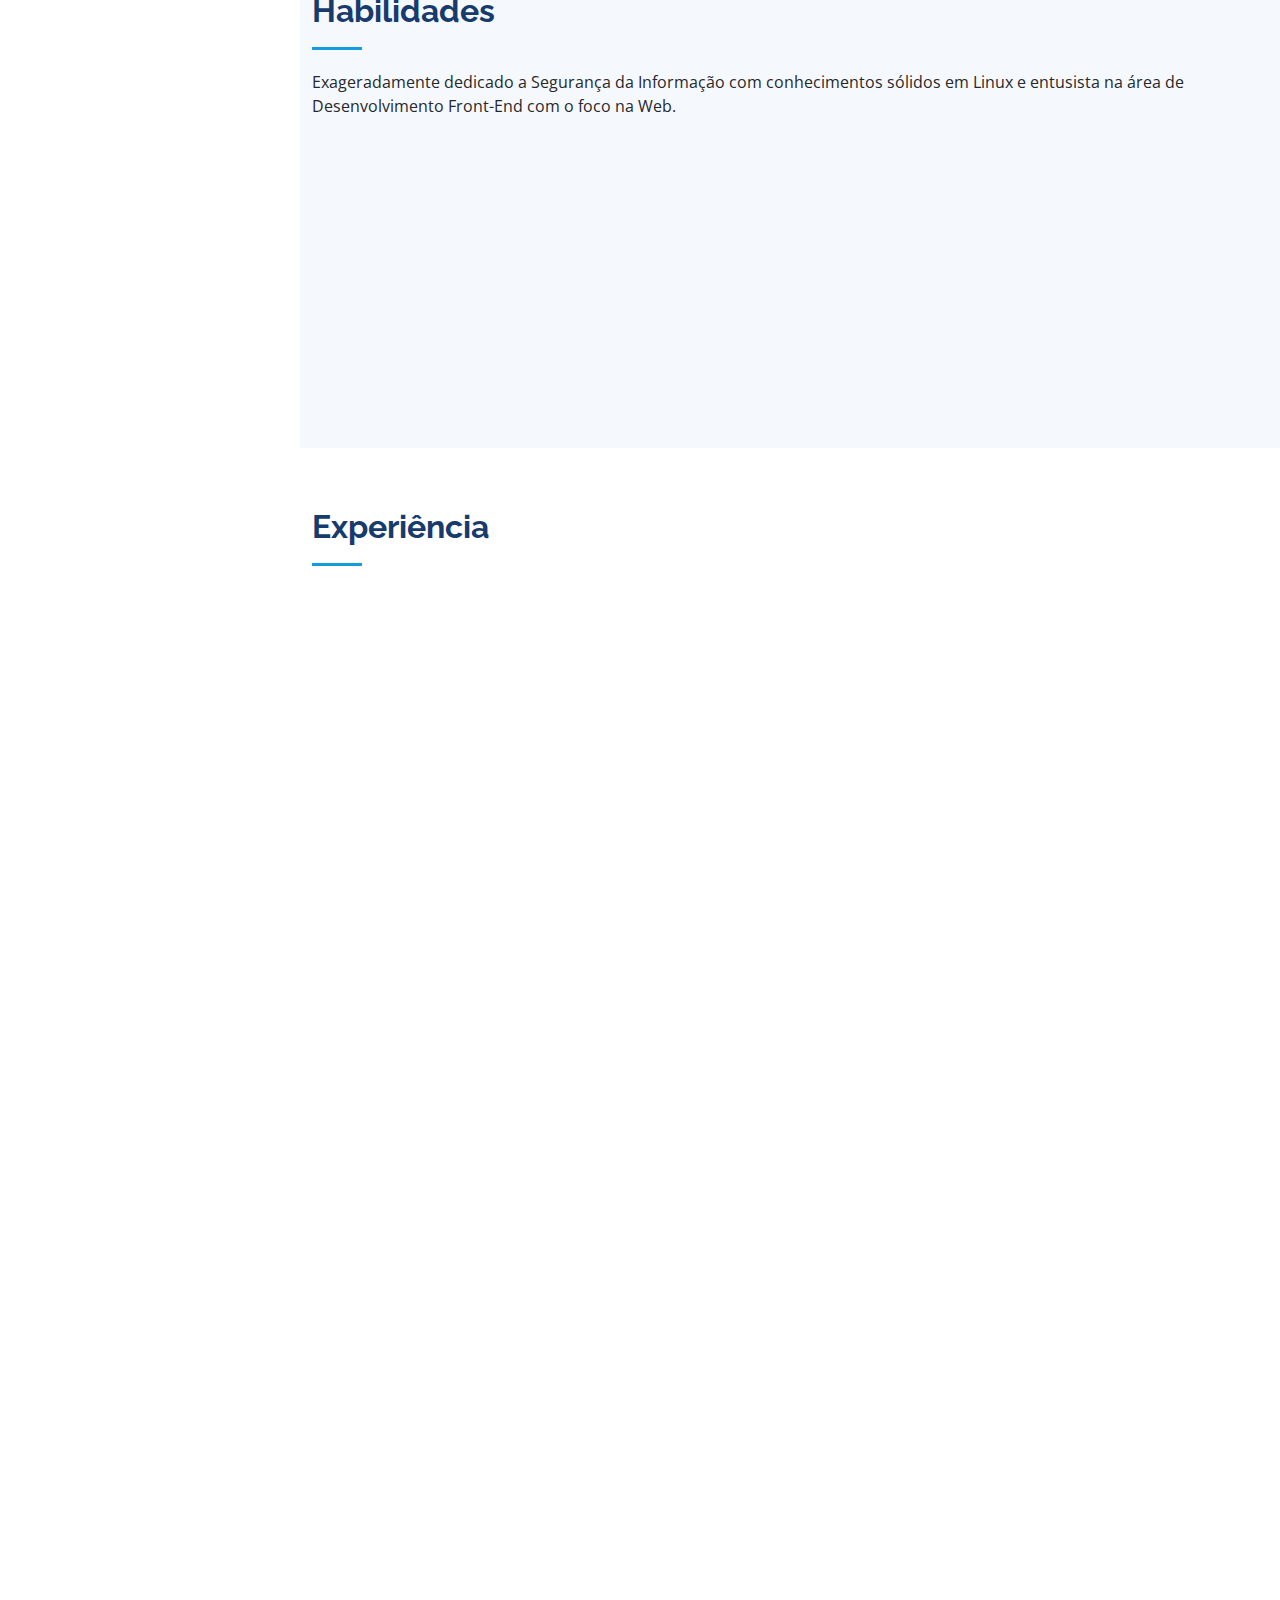
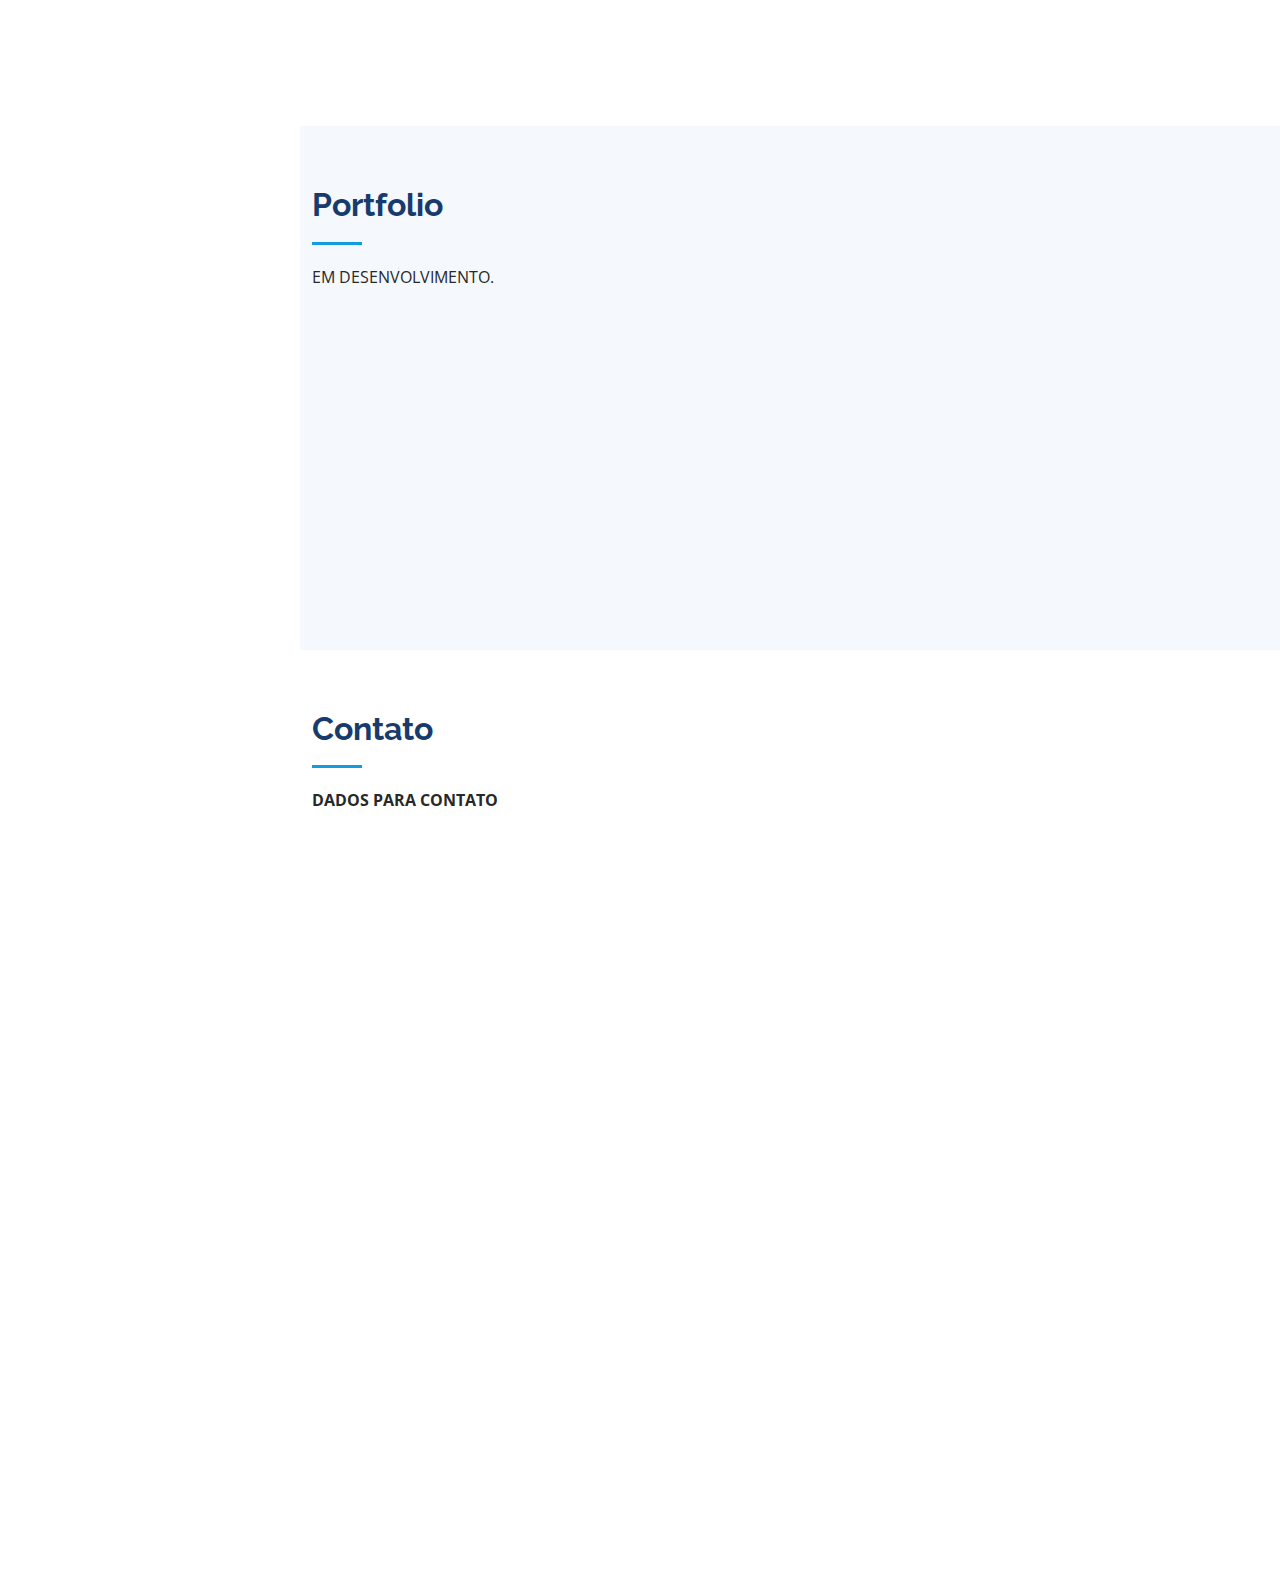
==== commit 002e517b: "TEXT" ====
--- a/index.html
+++ b/index.html
@@ -393,7 +393,9 @@
                 <h4>Laylson C. Silva</h4>
                 <p>
                   <em
-                    ></em
+                    >Graduando em Segurança da Informação com conhecimento
+                    sólido em Linux e Desenvolvedor Front-End no tempo
+                    livre.</em
                   >
                 </p>
                 <ul>
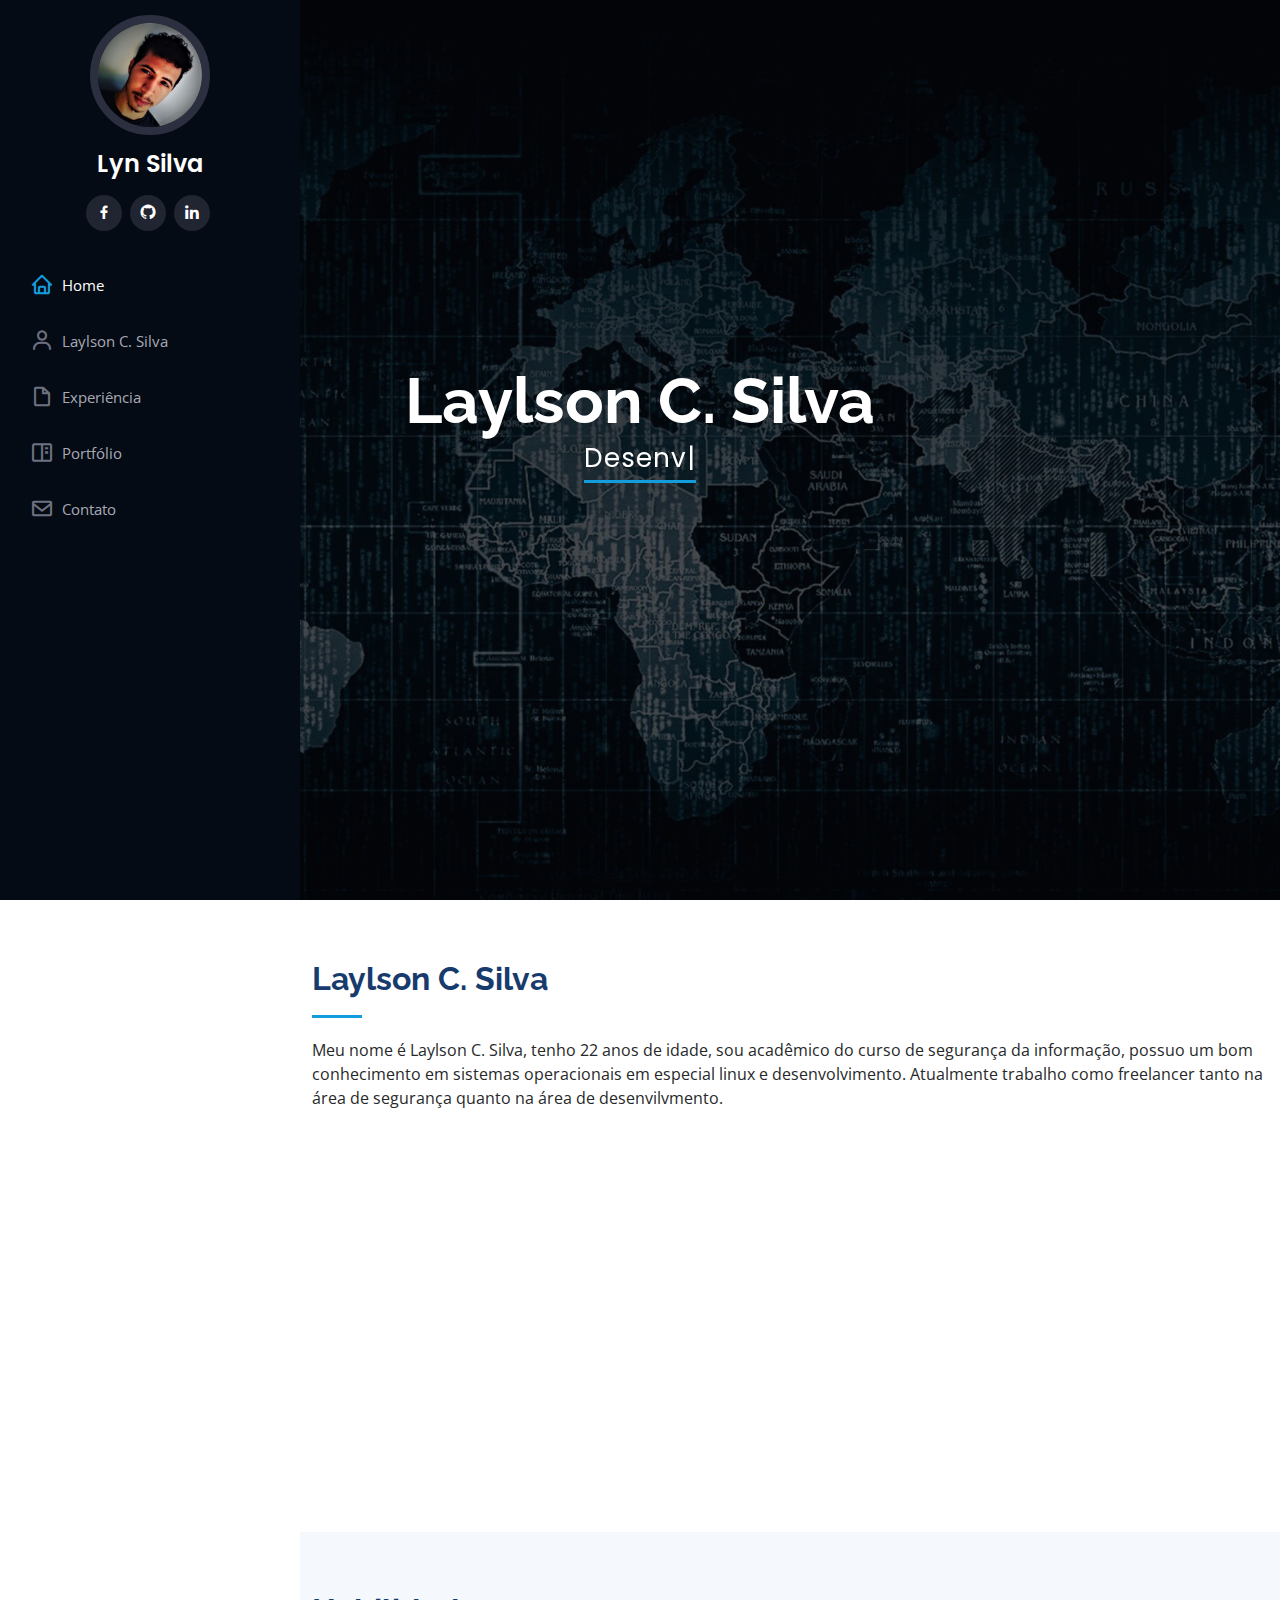
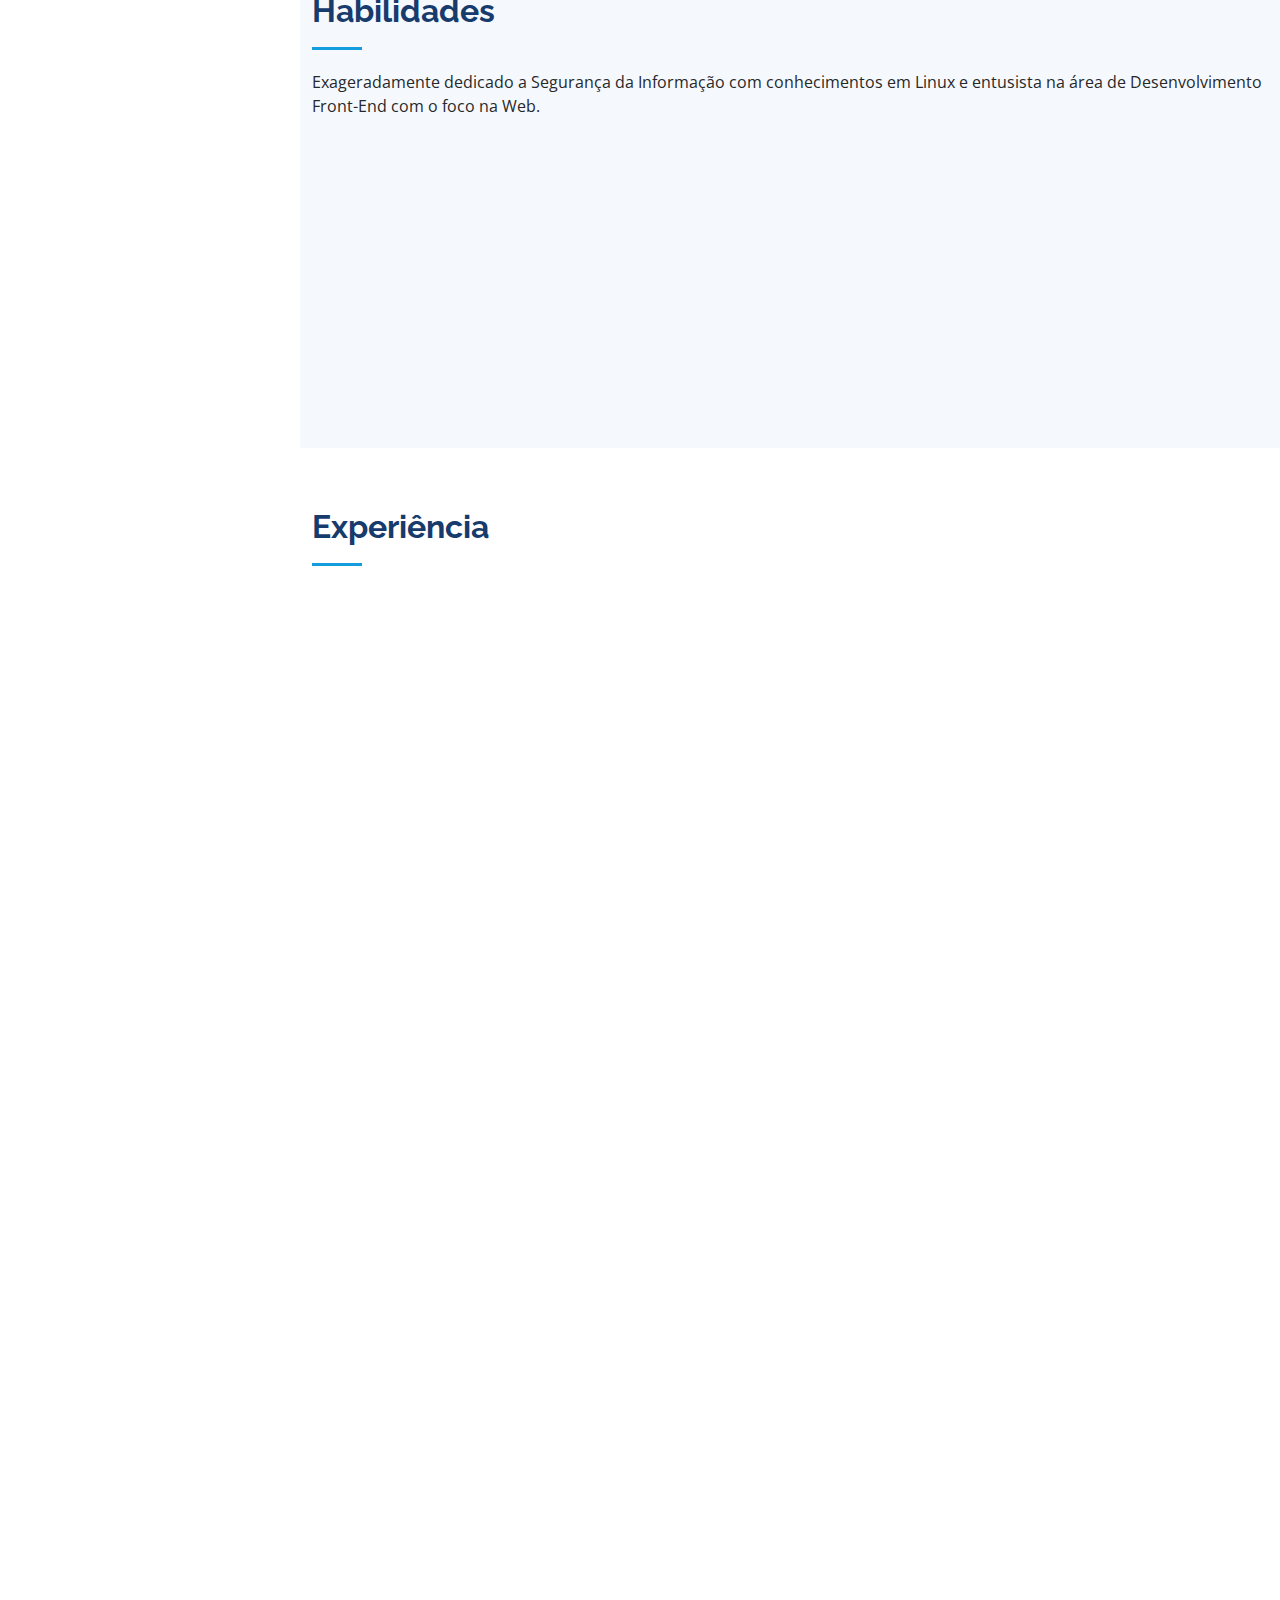
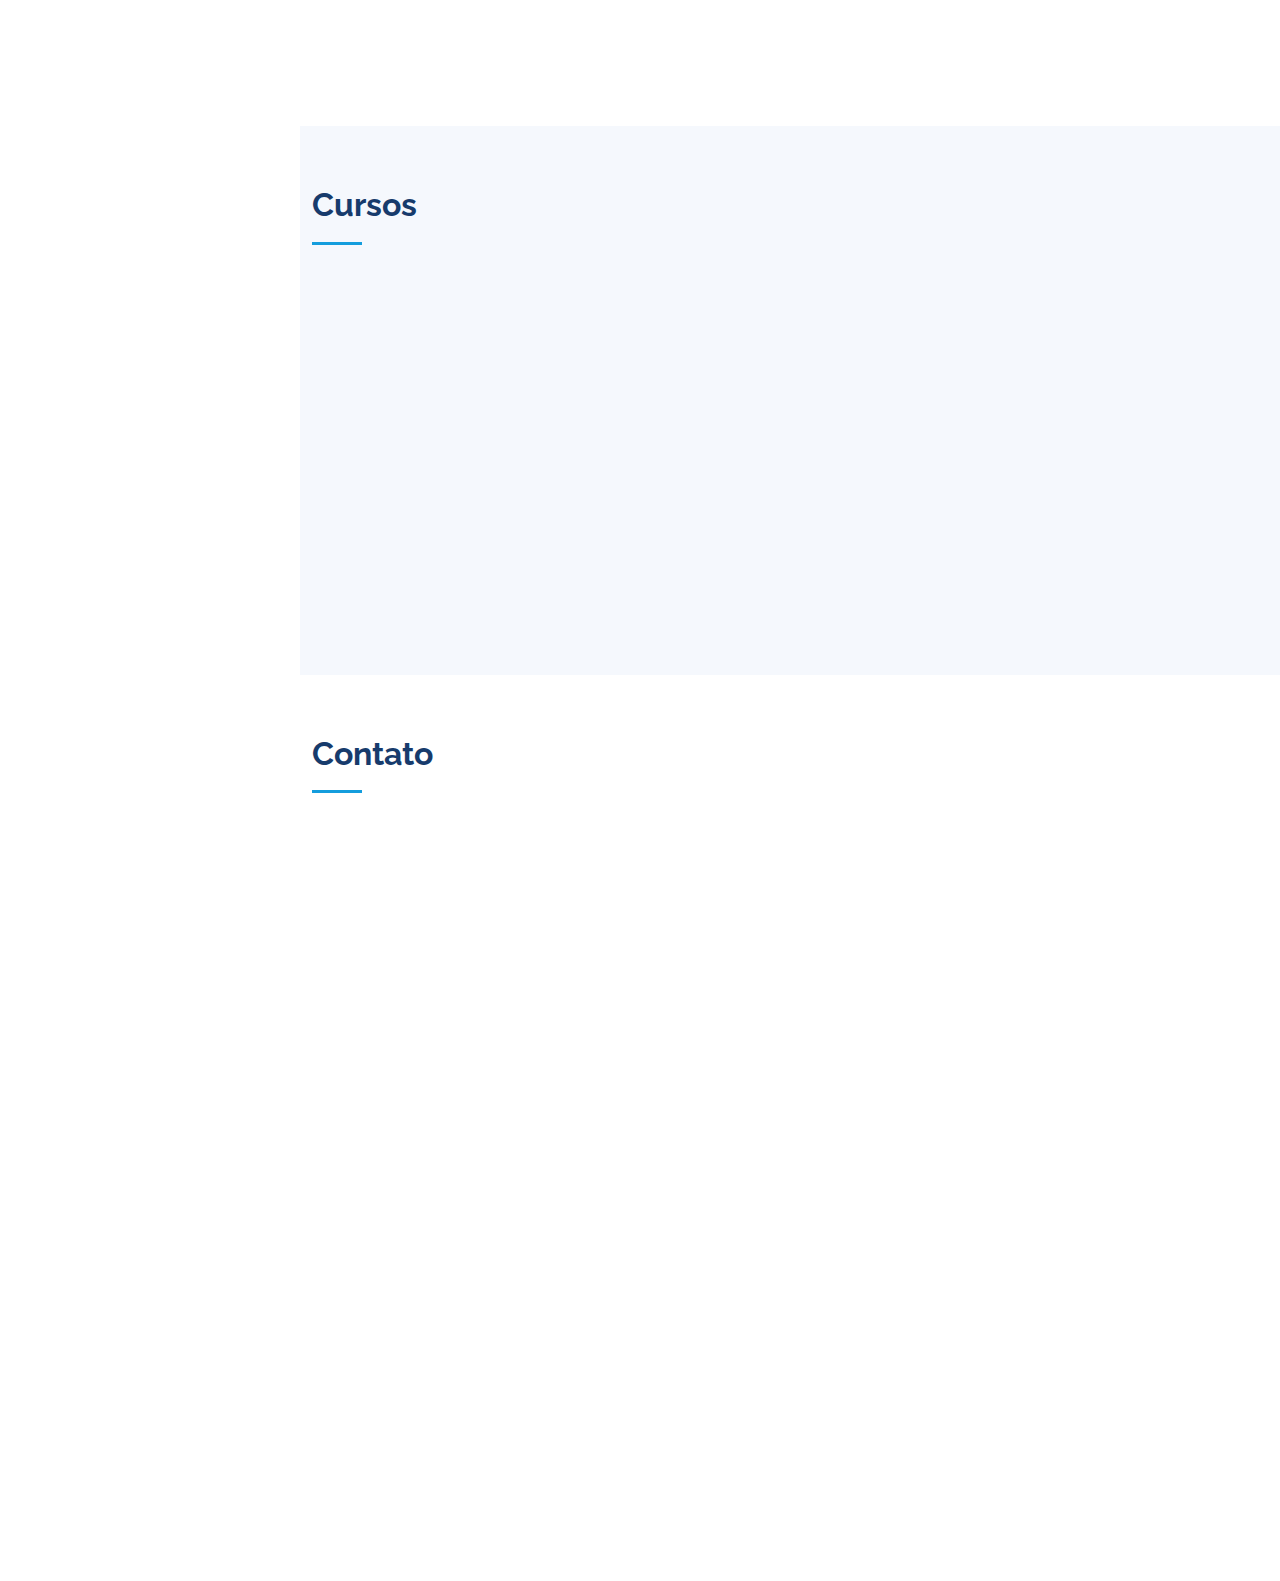
==== commit fc267702: "modificações /Portfolio/Correção de erros" ====
--- a/index.html
+++ b/index.html
@@ -131,10 +131,9 @@
             <h2>Laylson C. Silva</h2>
             <p>
               Meu nome é Laylson C. Silva, tenho 22 anos de idade, sou acadêmico
-              do curso de segurança da informação, tenho conhecimento um bom em
-              sistemas operacionais e desenvolvimento. Atualmente tenho
-              trabalhado como freelancer tanto na área de segurança quanto ná
-              area de desenvilvmento web.
+              do curso de segurança da informação, possuo um bom conhecimento em
+              sistemas operacionais em especial linux e desenvolvimento. Atualmente trabalho como freelancer tanto na área de segurança quanto na
+              área de desenvilvmento.
             </p>
           </div>
 
@@ -158,7 +157,7 @@
                     <!--  <li><i class="bi bi-chevron-right"></i> <strong>Nascimento:</strong> <span>22 Sep 1999</span></li> -->
                     <li>
                       <i class="bi bi-chevron-right"></i>
-                      <strong>Website:</strong> <span>www.example.com</span>
+                      <strong>Website:</strong> <span>www.lyn.widecode.com.br</span>
                     </li>
                     <li>
                       <i class="bi bi-chevron-right"></i>
@@ -180,7 +179,7 @@
  -->
                     <li>
                       <i class="bi bi-chevron-right"></i>
-                      <strong>Email:</strong> <span>email@example.com</span>
+                      <strong>Email:</strong> <span>laylson01@hotmail.com</span>
                     </li>
                     <li>
                       <i class="bi bi-chevron-right"></i>
@@ -202,54 +201,6 @@
       </section>
       <!-- End About Section -->
 
-      <!-- ======= Facts Section ======= -->
-      <!-- <section id="facts" class="facts">
-      <div class="container">
-
-        <div class="section-title">
-          <h2>Facts</h2>
-          <p>Magnam dolores commodi suscipit. Necessitatibus eius consequatur ex aliquid fuga eum quidem. Sit sint consectetur velit. Quisquam quos quisquam cupiditate. Et nemo qui impedit suscipit alias ea. Quia fugiat sit in iste officiis commodi quidem hic quas.</p>
-        </div>
-
-        <div class="row no-gutters">
-
-          <div class="col-lg-3 col-md-6 d-md-flex align-items-md-stretch" data-aos="fade-up">
-            <div class="count-box">
-              <i class="bi bi-emoji-smile"></i>
-              <span data-purecounter-start="0" data-purecounter-end="232" data-purecounter-duration="1" class="purecounter"></span>
-              <p><strong>Happy Clients</strong> consequuntur quae</p>
-            </div>
-          </div>
-
-          <div class="col-lg-3 col-md-6 d-md-flex align-items-md-stretch" data-aos="fade-up" data-aos-delay="100">
-            <div class="count-box">
-              <i class="bi bi-journal-richtext"></i>
-              <span data-purecounter-start="0" data-purecounter-end="521" data-purecounter-duration="1" class="purecounter"></span>
-              <p><strong>Projects</strong> adipisci atque cum quia aut</p>
-            </div>
-          </div>
-
-          <div class="col-lg-3 col-md-6 d-md-flex align-items-md-stretch" data-aos="fade-up" data-aos-delay="200">
-            <div class="count-box">
-              <i class="bi bi-headset"></i>
-              <span data-purecounter-start="0" data-purecounter-end="1453" data-purecounter-duration="1" class="purecounter"></span>
-              <p><strong>Hours Of Support</strong> aut commodi quaerat</p>
-            </div>
-          </div>
-
-          <div class="col-lg-3 col-md-6 d-md-flex align-items-md-stretch" data-aos="fade-up" data-aos-delay="300">
-            <div class="count-box">
-              <i class="bi bi-people"></i>
-              <span data-purecounter-start="0" data-purecounter-end="32" data-purecounter-duration="1" class="purecounter"></span>
-              <p><strong>Hard Workers</strong> rerum asperiores dolor</p>
-            </div>
-          </div>
-
-        </div>
-
-      </div>
-    </section> --><!-- End Facts Section -->
-
       <!-- ======= Skills Section ======= -->
       <section id="skills" class="skills section-bg">
         <div class="container">
@@ -257,7 +208,7 @@
             <h2>Habilidades</h2>
             <p>
               Exageradamente dedicado a Segurança da Informação com
-              conhecimentos sólidos em Linux e entusista na área de
+              conhecimentos em Linux e entusista na área de
               Desenvolvimento Front-End com o foco na Web.
             </p>
           </div>
@@ -265,33 +216,33 @@
           <div class="row skills-content">
             <div class="col-lg-6" data-aos="fade-up">
               <div class="progress">
-                <span class="skill">HTML <i class="val">80%</i></span>
-                <div class="progress-bar-wrap">
-                  <div
-                    class="progress-bar"
-                    role="progressbar"
-                    aria-valuenow="80"
-                    aria-valuemin="0"
-                    aria-valuemax="100"
-                  ></div>
-                </div>
-              </div>
-
-              <div class="progress">
-                <span class="skill">CSS <i class="val">80%</i></span>
-                <div class="progress-bar-wrap">
-                  <div
-                    class="progress-bar"
-                    role="progressbar"
-                    aria-valuenow="80"
-                    aria-valuemin="0"
-                    aria-valuemax="100"
-                  ></div>
-                </div>
-              </div>
-
-              <div class="progress">
-                <span class="skill">JavaScript <i class="val">50%</i></span>
+                <span class="skill">HTML / CSS / JavaScript<i class="val">70%</i></span>
+                <div class="progress-bar-wrap">
+                  <div
+                    class="progress-bar"
+                    role="progressbar"
+                    aria-valuenow="70"
+                    aria-valuemin="0"
+                    aria-valuemax="100"
+                  ></div>
+                </div>
+              </div>
+
+              <div class="progress">
+                <span class="skill">Linux<i class="val">70%</i></span>
+                <div class="progress-bar-wrap">
+                  <div
+                    class="progress-bar"
+                    role="progressbar"
+                    aria-valuenow="70"
+                    aria-valuemin="0"
+                    aria-valuemax="100"
+                  ></div>
+                </div>
+              </div>
+
+              <div class="progress">
+                <span class="skill">Ansible<i class="val">50%</i></span>
                 <div class="progress-bar-wrap">
                   <div
                     class="progress-bar"
@@ -303,12 +254,12 @@
                 </div>
               </div>
               <div class="progress">
-                <span class="skill">Inglês <i class="val">80%</i></span>
-                <div class="progress-bar-wrap">
-                  <div
-                    class="progress-bar"
-                    role="progressbar"
-                    aria-valuenow="80"
+                <span class="skill">Vagrant <i class="val">40%</i></span>
+                <div class="progress-bar-wrap">
+                  <div
+                    class="progress-bar"
+                    role="progressbar"
+                    aria-valuenow="40"
                     aria-valuemin="0"
                     aria-valuemax="100"
                   ></div>
@@ -318,38 +269,38 @@
 
             <div class="col-lg-6" data-aos="fade-up" data-aos-delay="100">
               <div class="progress">
-                <span class="skill">Linux <i class="val">80%</i></span>
-                <div class="progress-bar-wrap">
-                  <div
-                    class="progress-bar"
-                    role="progressbar"
-                    aria-valuenow="80"
-                    aria-valuemin="0"
-                    aria-valuemax="100"
-                  ></div>
-                </div>
-              </div>
-
-              <div class="progress">
-                <span class="skill">WordPress/CMS <i class="val">90%</i></span>
-                <div class="progress-bar-wrap">
-                  <div
-                    class="progress-bar"
-                    role="progressbar"
-                    aria-valuenow="90"
-                    aria-valuemin="0"
-                    aria-valuemax="100"
-                  ></div>
-                </div>
-              </div>
-
-              <div class="progress">
-                <span class="skill">Bootstrap <i class="val">80%</i></span>
-                <div class="progress-bar-wrap">
-                  <div
-                    class="progress-bar"
-                    role="progressbar"
-                    aria-valuenow="80"
+                <span class="skill">Docker<i class="val">60%</i></span>
+                <div class="progress-bar-wrap">
+                  <div
+                    class="progress-bar"
+                    role="progressbar"
+                    aria-valuenow="60"
+                    aria-valuemin="0"
+                    aria-valuemax="100"
+                  ></div>
+                </div>
+              </div>
+
+              <div class="progress">
+                <span class="skill"> Shell Scripting <i class="val">50%</i></span>
+                <div class="progress-bar-wrap">
+                  <div
+                    class="progress-bar"
+                    role="progressbar"
+                    aria-valuenow="50"
+                    aria-valuemin="0"
+                    aria-valuemax="100"
+                  ></div>
+                </div>
+              </div>
+
+              <div class="progress">
+                <span class="skill">GitHub / Git   <i class="val">50%</i></span>
+                <div class="progress-bar-wrap">
+                  <div
+                    class="progress-bar"
+                    role="progressbar"
+                    aria-valuenow="50"
                     aria-valuemin="0"
                     aria-valuemax="100"
                   ></div>
@@ -357,15 +308,14 @@
               </div>
               <div class="progress">
                 <span class="skill"
-                  >Montagem e Manuntenção de computadores<i class="val"
-                    >100%</i
+                  >Montagem e Manuntenção de computadores<i class="val" >85%</i
                   ></span
                 >
                 <div class="progress-bar-wrap">
                   <div
                     class="progress-bar"
                     role="progressbar"
-                    aria-valuenow="100"
+                    aria-valuenow="85"
                     aria-valuemin="0"
                     aria-valuemax="100"
                   ></div>
@@ -439,7 +389,7 @@
                 <h5>2016 - 2018</h5>
                 <p>
                   <em
-                    >- Centro de Ensino dediomas do Maranhão | FACULDADE FEDERAL
+                    >- Centro de Ensino dediomas do Maranhão | UNIVERSIDADE FEDERAL
                     DO MARANHÃO</em
                   >
                 </p>
@@ -515,264 +465,69 @@
       </section>
       <!-- End Resume Section -->
 
-      <!-- ======= Portfolio Section ======= -->
+
+
+
       <section id="portfolio" class="portfolio section-bg">
         <div class="container">
+  
           <div class="section-title">
-            <h2>Portfolio</h2>
-            <p>EM DESENVOLVIMENTO.</p>
-          </div>
-
+            <h2>Cursos</h2>
+            <p></p>
+          </div>
+  
           <div class="row" data-aos="fade-up">
             <div class="col-lg-12 d-flex justify-content-center">
               <ul id="portfolio-flters">
-                <li data-filter="*" class="filter-active">TODOS</li>
-                <!--               <li data-filter=".filter-app">Web</li> 
- -->
-                <!-- <li data-filter=".filter-card">Card</li>
-              <li data-filter=".filter-web">Web</li> -->
+                <li data-filter="*" class="filter-active">Todos</li>
+                <li data-filter=".filter-app">Certificados</li>
+              
               </ul>
             </div>
           </div>
-
-          <div
-            class="row portfolio-container"
-            data-aos="fade-up"
-            data-aos-delay="100"
-          >
+  
+          <div class="row portfolio-container" data-aos="fade-up" data-aos-delay="100">
+  
             <div class="col-lg-4 col-md-6 portfolio-item filter-app">
               <div class="portfolio-wrap">
-                <img
-                  src="assets/img/portfolio/portfolio-1.jpg"
-                  class="img-fluid"
-                  alt=""
-                />
+                <img src="assets/img/portfolio/portfolio-01.png" class="img-fluid" alt="">
                 <div class="portfolio-links">
-                  <a
-                    href="assets/img/portfolio/portfolio-1.jpg"
-                    data-gallery="portfolioGallery"
-                    class="portfolio-lightbox"
-                    title="Em construção"
-                    ><i class="bx bx-plus"></i
-                  ></a>
-                  <!--                 <a href="portfolio-details.html" title="More Details"><i class="bx bx-link"></i></a>
- -->
-                </div>
-              </div>
-            </div>
-
-            <!-- <div class="col-lg-4 col-md-6 portfolio-item filter-web">
-            <div class="portfolio-wrap">
-              <img src="assets/img/portfolio/portfolio-2.jpg" class="img-fluid" alt="">
-              <div class="portfolio-links">
-                <a href="assets/img/portfolio/portfolio-2.jpg" data-gallery="portfolioGallery" class="portfolio-lightbox" title="Web 3"><i class="bx bx-plus"></i></a>
-                <a href="portfolio-details.html" title="More Details"><i class="bx bx-link"></i></a>
-              </div>
-            </div>
-          </div>
-
-          <div class="col-lg-4 col-md-6 portfolio-item filter-app">
-            <div class="portfolio-wrap">
-              <img src="assets/img/portfolio/portfolio-3.jpg" class="img-fluid" alt="">
-              <div class="portfolio-links">
-                <a href="assets/img/portfolio/portfolio-3.jpg" data-gallery="portfolioGallery" class="portfolio-lightbox" title="App 2"><i class="bx bx-plus"></i></a>
-                <a href="portfolio-details.html" title="More Details"><i class="bx bx-link"></i></a>
-              </div>
-            </div>
-          </div>
-
-          <div class="col-lg-4 col-md-6 portfolio-item filter-card">
-            <div class="portfolio-wrap">
-              <img src="assets/img/portfolio/portfolio-4.jpg" class="img-fluid" alt="">
-              <div class="portfolio-links">
-                <a href="assets/img/portfolio/portfolio-4.jpg" data-gallery="portfolioGallery" class="portfolio-lightbox" title="Card 2"><i class="bx bx-plus"></i></a>
-                <a href="portfolio-details.html" title="More Details"><i class="bx bx-link"></i></a>
-              </div>
-            </div>
-          </div>
-
-          <div class="col-lg-4 col-md-6 portfolio-item filter-web">
-            <div class="portfolio-wrap">
-              <img src="assets/img/portfolio/portfolio-5.jpg" class="img-fluid" alt="">
-              <div class="portfolio-links">
-                <a href="assets/img/portfolio/portfolio-5.jpg" data-gallery="portfolioGallery" class="portfolio-lightbox" title="Web 2"><i class="bx bx-plus"></i></a>
-                <a href="portfolio-details.html" title="More Details"><i class="bx bx-link"></i></a>
-              </div>
-            </div>
-          </div>
-
-          <div class="col-lg-4 col-md-6 portfolio-item filter-app">
-            <div class="portfolio-wrap">
-              <img src="assets/img/portfolio/portfolio-6.jpg" class="img-fluid" alt="">
-              <div class="portfolio-links">
-                <a href="assets/img/portfolio/portfolio-6.jpg" data-gallery="portfolioGallery" class="portfolio-lightbox" title="App 3"><i class="bx bx-plus"></i></a>
-                <a href="portfolio-details.html" title="More Details"><i class="bx bx-link"></i></a>
-              </div>
-            </div>
-          </div>
-
-          <div class="col-lg-4 col-md-6 portfolio-item filter-card">
-            <div class="portfolio-wrap">
-              <img src="assets/img/portfolio/portfolio-7.jpg" class="img-fluid" alt="">
-              <div class="portfolio-links">
-                <a href="assets/img/portfolio/portfolio-7.jpg" data-gallery="portfolioGallery" class="portfolio-lightbox" title="Card 1"><i class="bx bx-plus"></i></a>
-                <a href="portfolio-details.html" title="More Details"><i class="bx bx-link"></i></a>
-              </div>
-            </div>
-          </div>
-
-          <div class="col-lg-4 col-md-6 portfolio-item filter-card">
-            <div class="portfolio-wrap">
-              <img src="assets/img/portfolio/portfolio-8.jpg" class="img-fluid" alt="">
-              <div class="portfolio-links">
-                <a href="assets/img/portfolio/portfolio-8.jpg" data-gallery="portfolioGallery" class="portfolio-lightbox" title="Card 3"><i class="bx bx-plus"></i></a>
-                <a href="portfolio-details.html" title="More Details"><i class="bx bx-link"></i></a>
-              </div>
-            </div>
-          </div>
-
-          <div class="col-lg-4 col-md-6 portfolio-item filter-web">
-            <div class="portfolio-wrap">
-              <img src="assets/img/portfolio/portfolio-9.jpg" class="img-fluid" alt="">
-              <div class="portfolio-links">
-                <a href="assets/img/portfolio/portfolio-9.jpg" data-gallery="portfolioGallery" class="portfolio-lightbox" title="Web 3"><i class="bx bx-plus"></i></a>
-                <a href="portfolio-details.html" title="More Details"><i class="bx bx-link"></i></a>
-              </div>
-            </div>
-          </div> -->
-          </div>
+                  <a href="assets/img/portfolio/portfolio-01.png" data-gallery="portfolioGallery" class="portfolio-lightbox" title=""><i class="bx bx-plus"></i></a>
+<!--                   <a href="portfolio-details.html" title="More Details"><i class="bx bx-link"></i></a>
+ -->                </div>
+              </div>
+            </div>
+  
+            <div class="col-lg-4 col-md-6 portfolio-item filter-app">
+              <div class="portfolio-wrap">
+                <img src="assets/img/portfolio/portfolio-02.jpg" class="img-fluid" alt="">
+                <div class="portfolio-links">
+                  <a href="assets/img/portfolio/portfolio-02.jpg" data-gallery="portfolioGallery" class="portfolio-lightbox" title=""><i class="bx bx-plus"></i></a>
+<!--                   <a href="portfolio-details.html" title="More Details"><i class="bx bx-link"></i></a>
+ -->                </div>
+              </div>
+            </div>
+  
+          
+  
+            <!-- <div class="col-lg-4 col-md-6 portfolio-item filter-app">
+              <div class="portfolio-wrap">
+                <img src="assets/img/portfolio/portfolio-4.jpg" class="img-fluid" alt="">
+                <div class="portfolio-links">
+                  <a href="assets/img/portfolio/portfolio-4.jpg" data-gallery="portfolioGallery" class="portfolio-lightbox" title="Card 2"><i class="bx bx-plus"></i></a>
+                  <a href="portfolio-details.html" title="More Details"><i class="bx bx-link"></i></a>
+                </div>
+              </div>
+            </div>
+   -->
+        
+
+  
+          </div>
+  
         </div>
-      </section>
-      <!-- End Portfolio Section -->
-
-      <!-- ======= Services Section ======= -->
-      <!-- <section id="services" class="services">
-      <div class="container">
-
-        <div class="section-title">
-          <h2>Services</h2>
-          <p>Magnam dolores commodi suscipit. Necessitatibus eius consequatur ex aliquid fuga eum quidem. Sit sint consectetur velit. Quisquam quos quisquam cupiditate. Et nemo qui impedit suscipit alias ea. Quia fugiat sit in iste officiis commodi quidem hic quas.</p>
-        </div>
-
-        <div class="row">
-          <div class="col-lg-4 col-md-6 icon-box" data-aos="fade-up">
-            <div class="icon"><i class="bi bi-briefcase"></i></div>
-            <h4 class="title"><a href="">Lorem Ipsum</a></h4>
-            <p class="description">Voluptatum deleniti atque corrupti quos dolores et quas molestias excepturi sint occaecati cupiditate non provident</p>
-          </div>
-          <div class="col-lg-4 col-md-6 icon-box" data-aos="fade-up" data-aos-delay="100">
-            <div class="icon"><i class="bi bi-card-checklist"></i></div>
-            <h4 class="title"><a href="">Dolor Sitema</a></h4>
-            <p class="description">Minim veniam, quis nostrud exercitation ullamco laboris nisi ut aliquip ex ea commodo consequat tarad limino ata</p>
-          </div>
-          <div class="col-lg-4 col-md-6 icon-box" data-aos="fade-up" data-aos-delay="200">
-            <div class="icon"><i class="bi bi-bar-chart"></i></div>
-            <h4 class="title"><a href="">Sed ut perspiciatis</a></h4>
-            <p class="description">Duis aute irure dolor in reprehenderit in voluptate velit esse cillum dolore eu fugiat nulla pariatur</p>
-          </div>
-          <div class="col-lg-4 col-md-6 icon-box" data-aos="fade-up" data-aos-delay="300">
-            <div class="icon"><i class="bi bi-binoculars"></i></div>
-            <h4 class="title"><a href="">Magni Dolores</a></h4>
-            <p class="description">Excepteur sint occaecat cupidatat non proident, sunt in culpa qui officia deserunt mollit anim id est laborum</p>
-          </div>
-          <div class="col-lg-4 col-md-6 icon-box" data-aos="fade-up" data-aos-delay="400">
-            <div class="icon"><i class="bi bi-brightness-high"></i></div>
-            <h4 class="title"><a href="">Nemo Enim</a></h4>
-            <p class="description">At vero eos et accusamus et iusto odio dignissimos ducimus qui blanditiis praesentium voluptatum deleniti atque</p>
-          </div>
-          <div class="col-lg-4 col-md-6 icon-box" data-aos="fade-up" data-aos-delay="500">
-            <div class="icon"><i class="bi bi-calendar4-week"></i></div>
-            <h4 class="title"><a href="">Eiusmod Tempor</a></h4>
-            <p class="description">Et harum quidem rerum facilis est et expedita distinctio. Nam libero tempore, cum soluta nobis est eligendi</p>
-          </div>
-        </div>
-
-      </div>
-    </section> --><!-- End Services Section -->
-
-      <!-- ======= Testimonials Section ======= -->
-      <!-- <section id="testimonials" class="testimonials section-bg">
-      <div class="container">
-
-        <div class="section-title">
-          <h2>Testimonials</h2>
-          <p>Magnam dolores commodi suscipit. Necessitatibus eius consequatur ex aliquid fuga eum quidem. Sit sint consectetur velit. Quisquam quos quisquam cupiditate. Et nemo qui impedit suscipit alias ea. Quia fugiat sit in iste officiis commodi quidem hic quas.</p>
-        </div>
-
-        <div class="testimonials-slider swiper" data-aos="fade-up" data-aos-delay="100">
-          <div class="swiper-wrapper">
-
-            <div class="swiper-slide">
-              <div class="testimonial-item" data-aos="fade-up">
-                <p>
-                  <i class="bx bxs-quote-alt-left quote-icon-left"></i>
-                  Proin iaculis purus consequat sem cure digni ssim donec porttitora entum suscipit rhoncus. Accusantium quam, ultricies eget id, aliquam eget nibh et. Maecen aliquam, risus at semper.
-                  <i class="bx bxs-quote-alt-right quote-icon-right"></i>
-                </p>
-                <img src="assets/img/testimonials/testimonials-1.jpg" class="testimonial-img" alt="">
-                <h3>Saul Goodman</h3>
-                <h4>Ceo &amp; Founder</h4>
-              </div>
-            </div> --><!-- End testimonial item -->
-
-      <!--  <div class="swiper-slide">
-              <div class="testimonial-item" data-aos="fade-up" data-aos-delay="100">
-                <p>
-                  <i class="bx bxs-quote-alt-left quote-icon-left"></i>
-                  Export tempor illum tamen malis malis eram quae irure esse labore quem cillum quid cillum eram malis quorum velit fore eram velit sunt aliqua noster fugiat irure amet legam anim culpa.
-                  <i class="bx bxs-quote-alt-right quote-icon-right"></i>
-                </p>
-                <img src="assets/img/testimonials/testimonials-2.jpg" class="testimonial-img" alt="">
-                <h3>Sara Wilsson</h3>
-                <h4>Designer</h4>
-              </div>
-            </div> -->
-
-      <!-- <div class="swiper-slide">
-              <div class="testimonial-item" data-aos="fade-up" data-aos-delay="200">
-                <p>
-                  <i class="bx bxs-quote-alt-left quote-icon-left"></i>
-                  Enim nisi quem export duis labore cillum quae magna enim sint quorum nulla quem veniam duis minim tempor labore quem eram duis noster aute amet eram fore quis sint minim.
-                  <i class="bx bxs-quote-alt-right quote-icon-right"></i>
-                </p>
-                <img src="assets/img/testimonials/testimonials-3.jpg" class="testimonial-img" alt="">
-                <h3>Jena Karlis</h3>
-                <h4>Store Owner</h4>
-              </div>
-            </div>
-
-            <div class="swiper-slide">
-              <div class="testimonial-item" data-aos="fade-up" data-aos-delay="300">
-                <p>
-                  <i class="bx bxs-quote-alt-left quote-icon-left"></i>
-                  Fugiat enim eram quae cillum dolore dolor amet nulla culpa multos export minim fugiat minim velit minim dolor enim duis veniam ipsum anim magna sunt elit fore quem dolore labore illum veniam.
-                  <i class="bx bxs-quote-alt-right quote-icon-right"></i>
-                </p>
-                <img src="assets/img/testimonials/testimonials-4.jpg" class="testimonial-img" alt="">
-                <h3>Matt Brandon</h3>
-                <h4>Freelancer</h4>
-              </div>
-            </div>
-
-            <div class="swiper-slide">
-              <div class="testimonial-item" data-aos="fade-up" data-aos-delay="400">
-                <p>
-                  <i class="bx bxs-quote-alt-left quote-icon-left"></i>
-                  Quis quorum aliqua sint quem legam fore sunt eram irure aliqua veniam tempor noster veniam enim culpa labore duis sunt culpa nulla illum cillum fugiat legam esse veniam culpa fore nisi cillum quid.
-                  <i class="bx bxs-quote-alt-right quote-icon-right"></i>
-                </p>
-                <img src="assets/img/testimonials/testimonials-5.jpg" class="testimonial-img" alt="">
-                <h3>John Larson</h3>
-                <h4>Entrepreneur</h4>
-              </div>
-            </div>
-
-          </div>
-          <div class="swiper-pagination"></div>
-        </div>
-
-      </div>
-    </section> -->
+      </section><!-- End Portfolio Section -->
+
 
       <!-- ======= Contact Section ======= -->
       <section id="contact" class="contact">
@@ -780,7 +535,7 @@
           <div class="section-title">
             <h2>Contato</h2>
             <div id="contato">
-              <p>DADOS PARA CONTATO</p>
+              <p></p>
             </div>
           </div>
 
@@ -812,6 +567,7 @@
                   allowfullscreen
                 ></iframe>
               </div>
+              
             </div>
 
             <!--  <div class="col-lg-7 mt-5 mt-lg-0 d-flex align-items-stretch">
@@ -821,8 +577,10 @@
           </form>
           </div> -->
           </div>
+          
         </div>
       </section>
+      
       <!-- End Contact Section -->
     </main>
     <!-- End #main -->
@@ -834,6 +592,7 @@
           <!-- &copy; -->
           <strong><span></span></strong>
         </div>
+        
       </div>
     </footer>
     <!-- End Footer -->
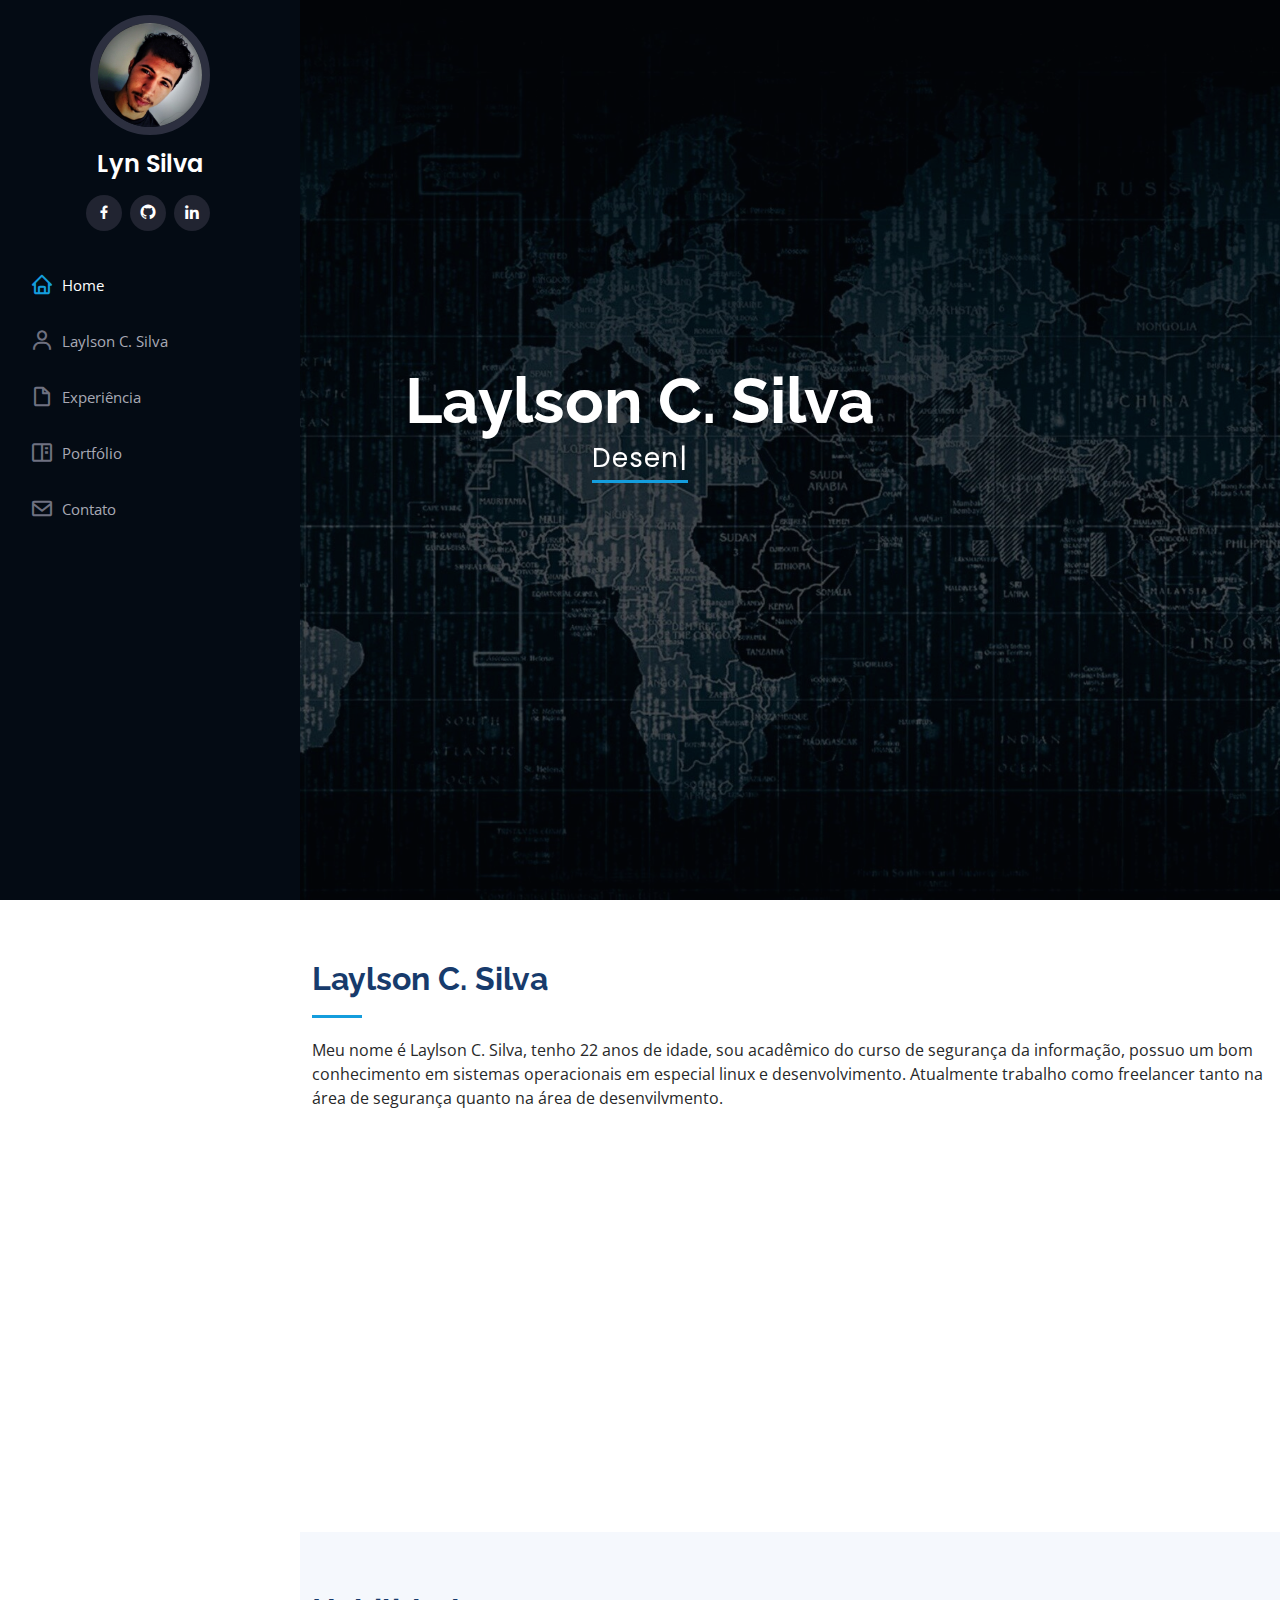
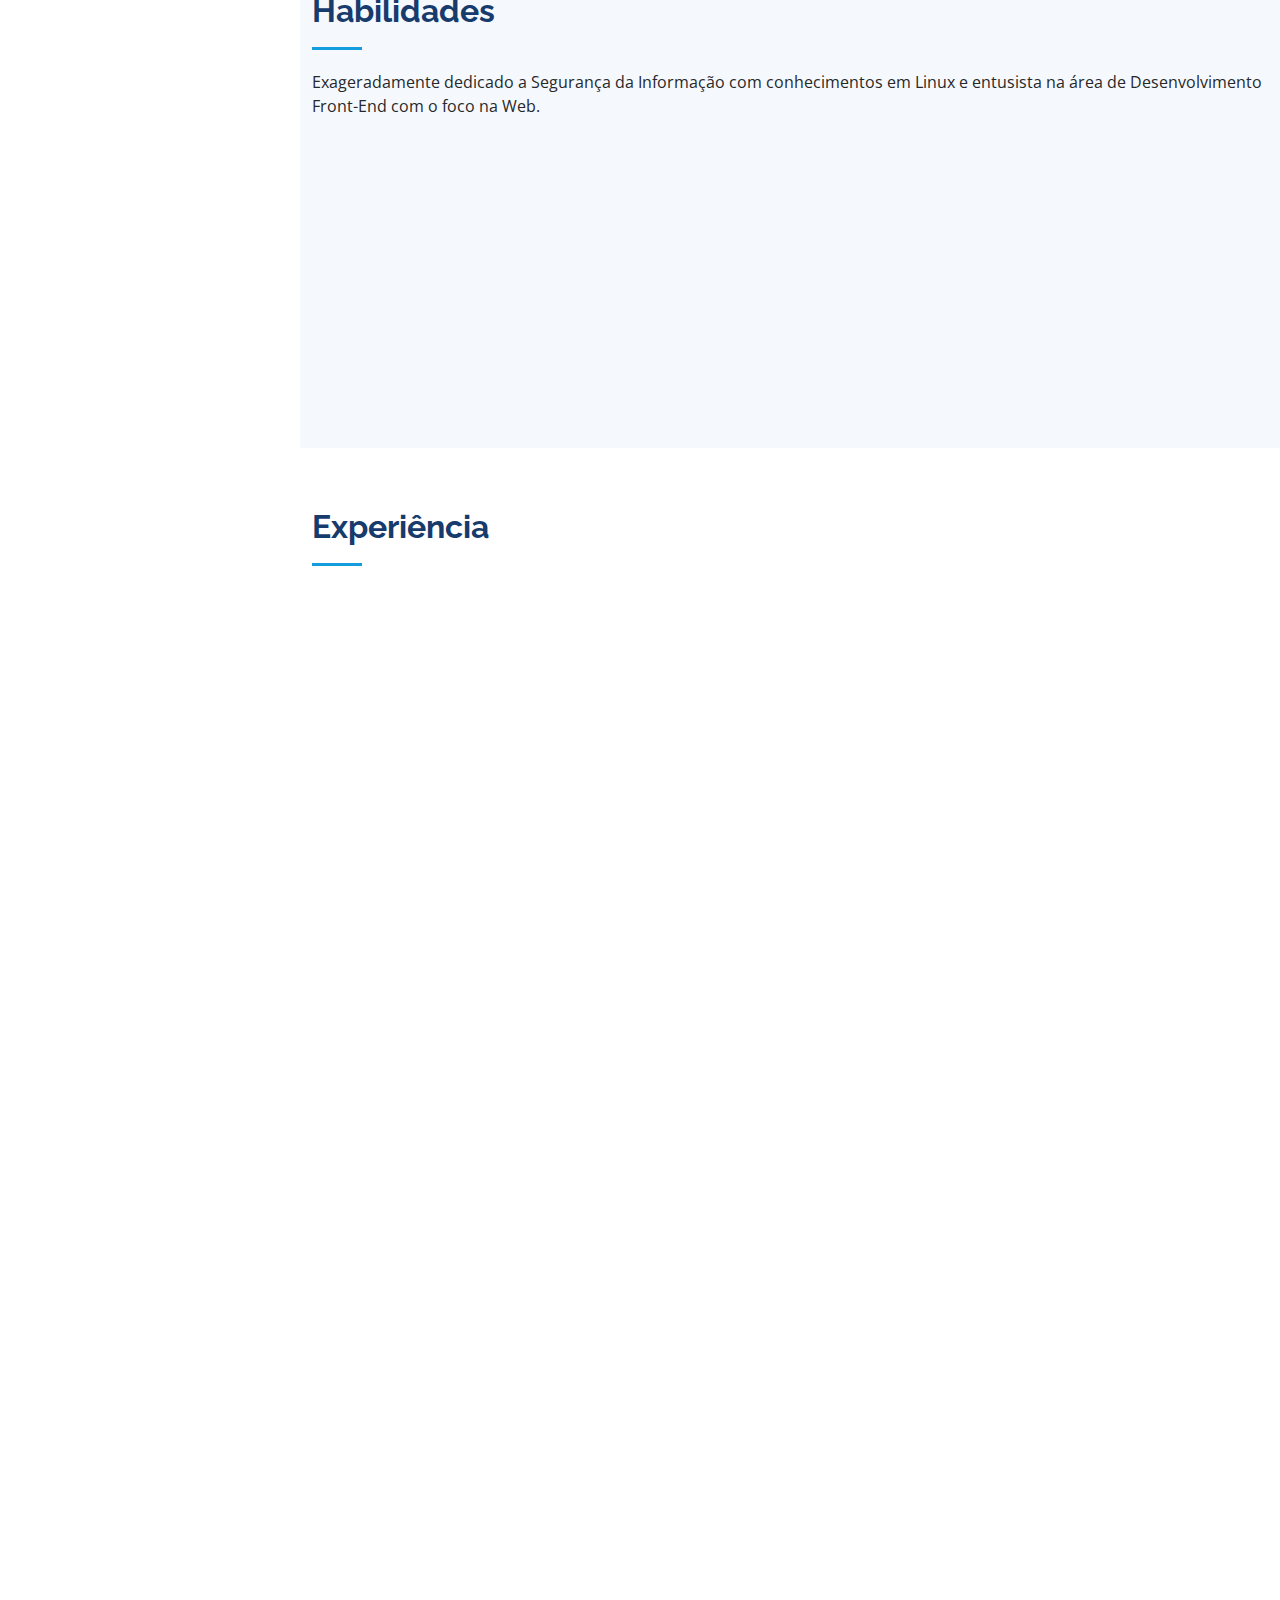
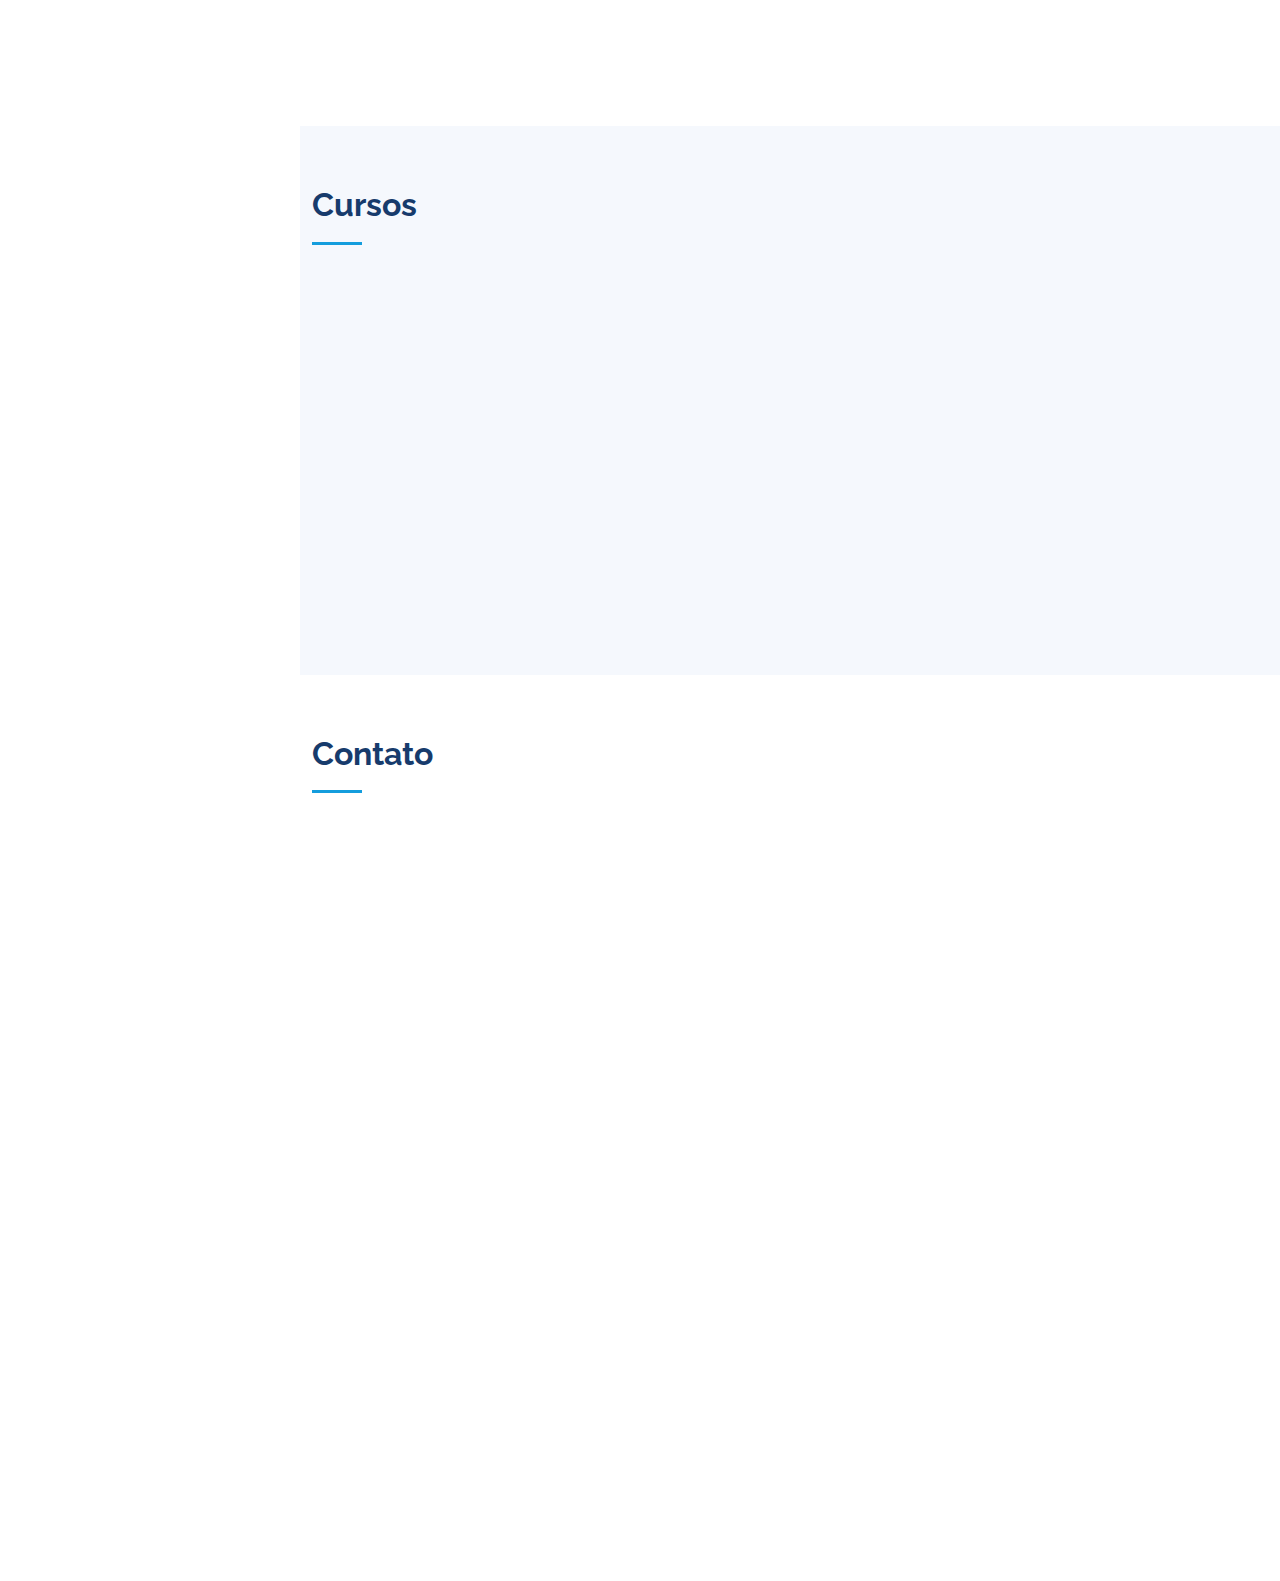
==== commit c7b01c93: "modificações /Portfolio/Correção de erros" ====
--- a/index.html
+++ b/index.html
@@ -465,9 +465,6 @@
       </section>
       <!-- End Resume Section -->
 
-
-
-
       <section id="portfolio" class="portfolio section-bg">
         <div class="container">
   
@@ -520,9 +517,6 @@
               </div>
             </div>
    -->
-        
-
-  
           </div>
   
         </div>
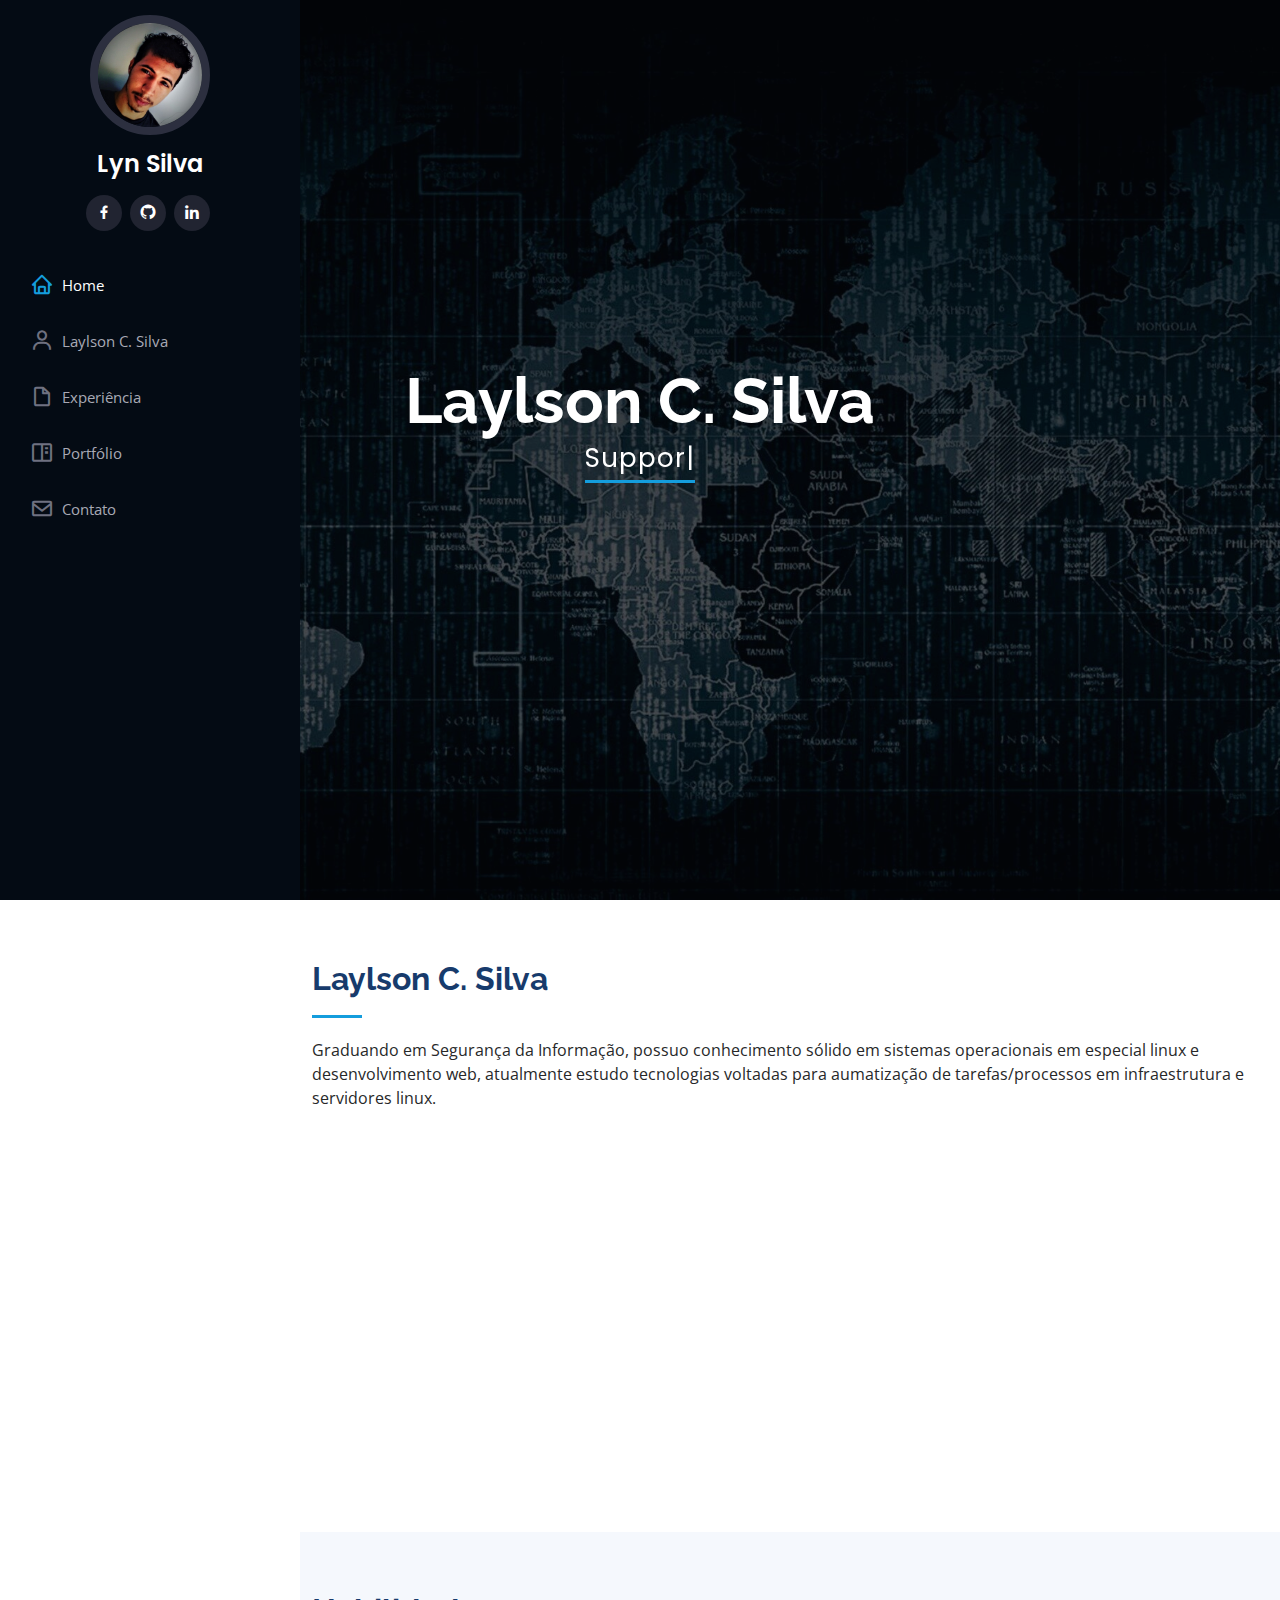
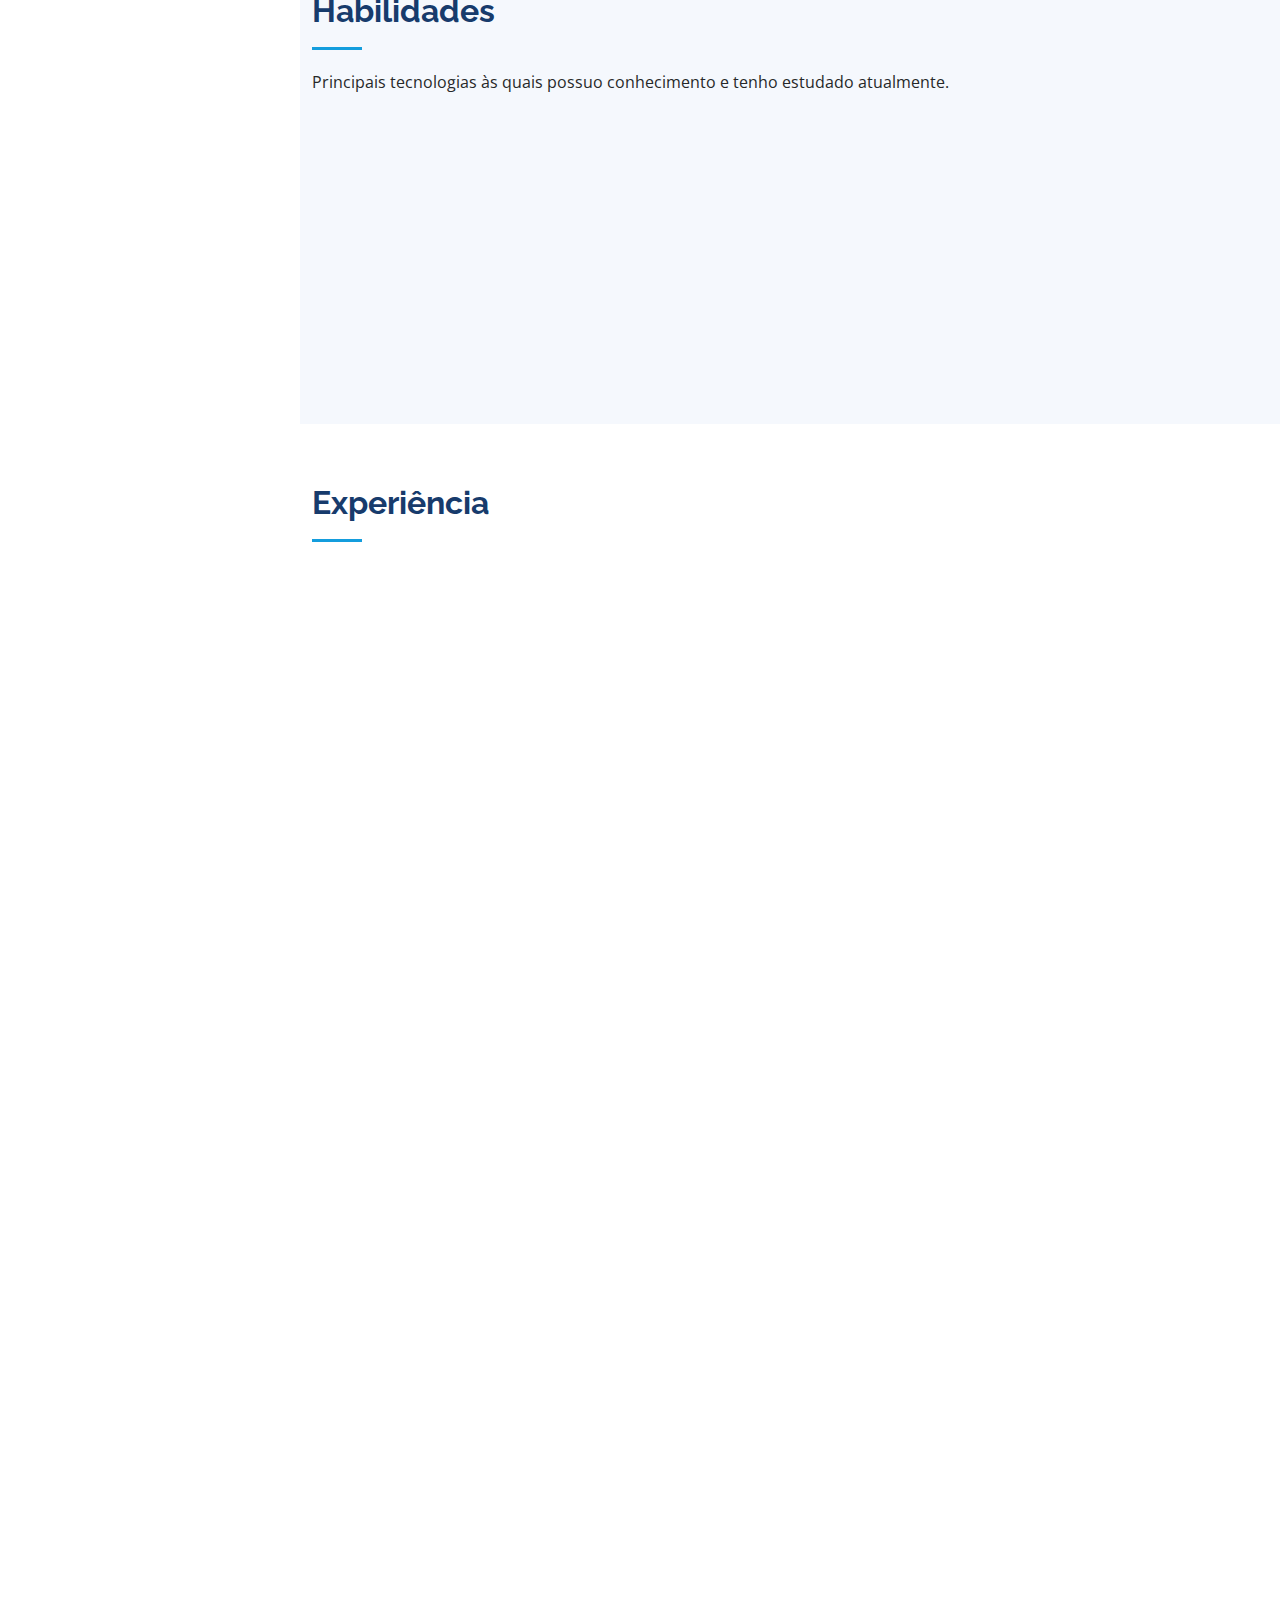
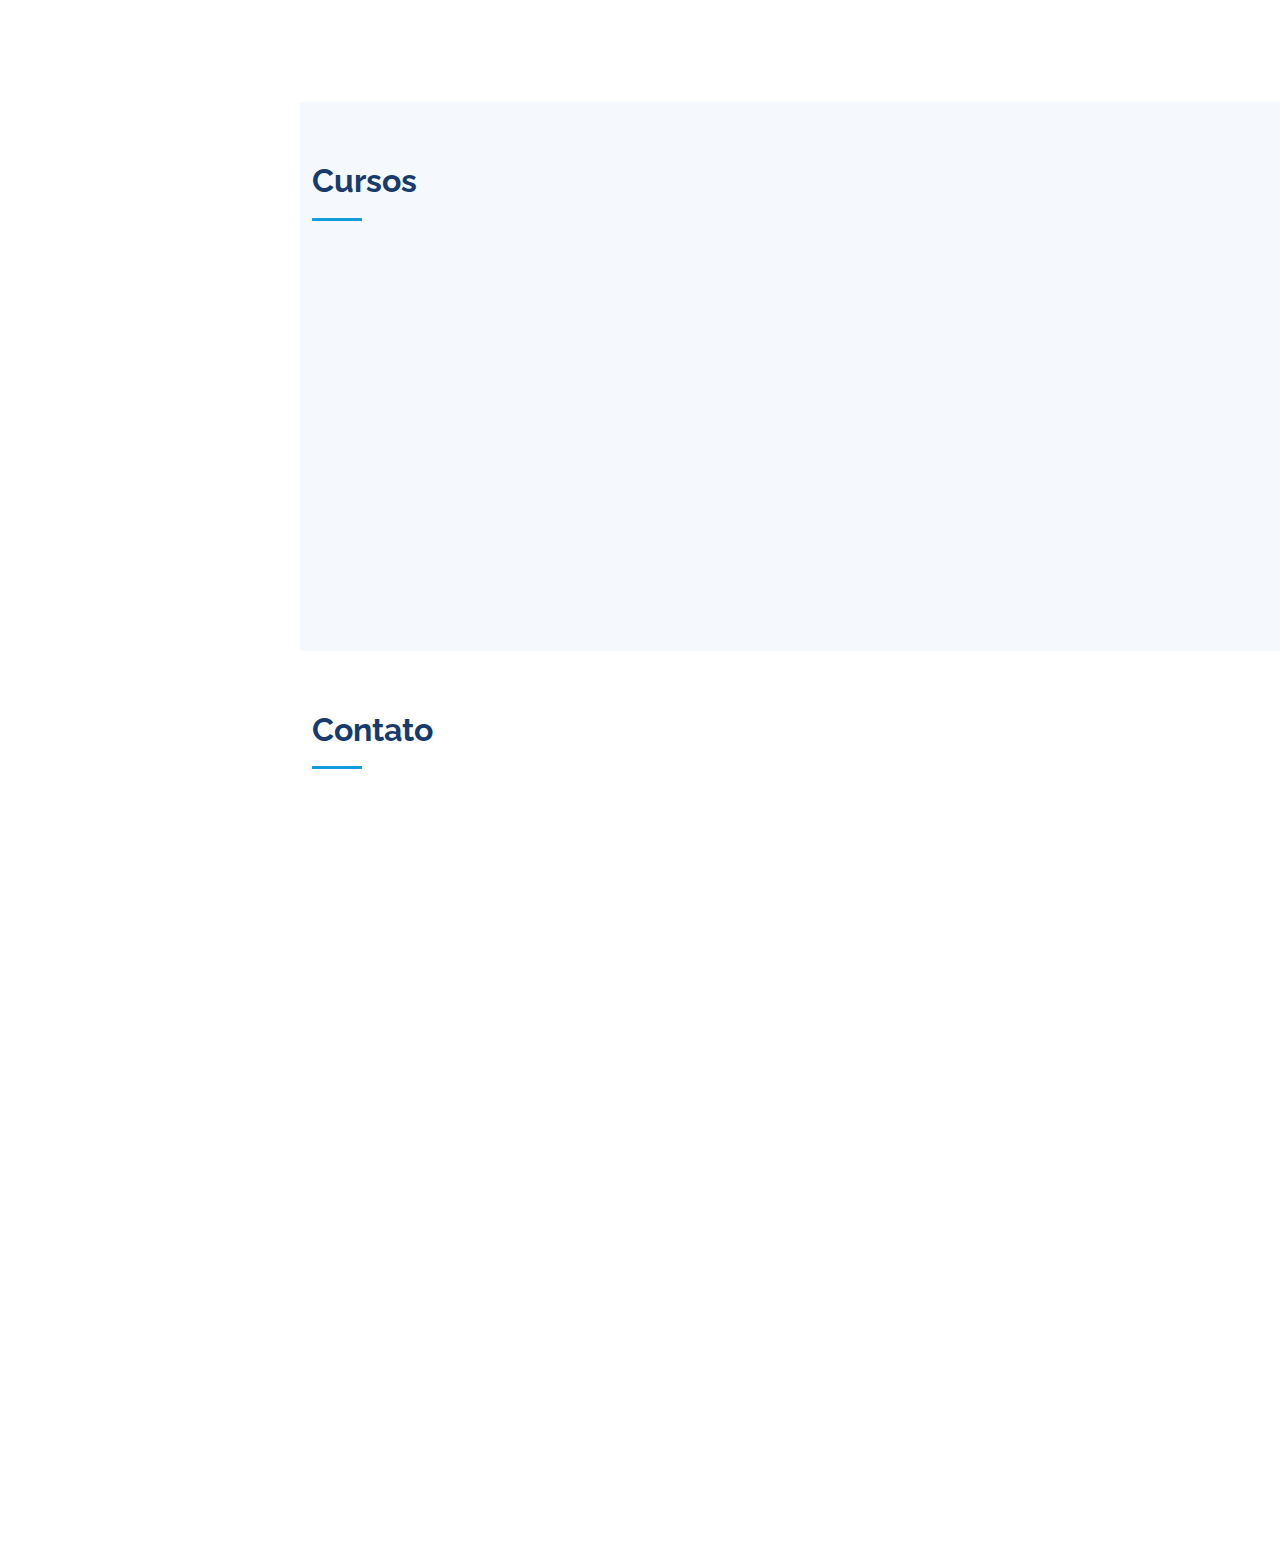
==== commit d2b7c115: "modificações /Portfolio/Correção de erros" ====
--- a/index.html
+++ b/index.html
@@ -116,7 +116,7 @@
         <p>
           <span
             class="typed"
-            data-typed-items="Desenvolvimento Web,Redes e Linux,Infraestrutura,Segurança da Informação,Searching for Knowledge"
+            data-typed-items="  Support Analyst IT,Network,Infrastructure,GNU/Linux,Virtualization,Windows,Cybersecurity,Searching for Knowledge |"
           ></span>
         </p>
       </div>
@@ -130,10 +130,8 @@
           <div class="section-title">
             <h2>Laylson C. Silva</h2>
             <p>
-              Meu nome é Laylson C. Silva, tenho 22 anos de idade, sou acadêmico
-              do curso de segurança da informação, possuo um bom conhecimento em
-              sistemas operacionais em especial linux e desenvolvimento. Atualmente trabalho como freelancer tanto na área de segurança quanto na
-              área de desenvilvmento.
+             Graduando em Segurança da Informação, possuo conhecimento sólido em
+             sistemas operacionais em especial linux e desenvolvimento web, atualmente estudo tecnologias voltadas para aumatização de tarefas/processos em infraestrutura e servidores linux.
             </p>
           </div>
 
@@ -148,8 +146,8 @@
             <div class="col-lg-8 pt-4 pt-lg-0 content" data-aos="fade-left">
               <h3>Desenvolvedor Front-End &amp; Analista Linux</h3>
               <p class="fst-italic">
-                Analista de Suporte TI | Redes | Infraestrutura | Linux |
-                Windows | Segurança da Informação | Searching for Knowledge
+                Support Analyst IT | Network | Infrastructure | GNU/Linux | Virtualization |
+                Windows | Cybersecurity  | Searching for Knowledge.
               </p>
               <div class="row">
                 <div class="col-lg-6">
@@ -207,9 +205,7 @@
           <div class="section-title">
             <h2>Habilidades</h2>
             <p>
-              Exageradamente dedicado a Segurança da Informação com
-              conhecimentos em Linux e entusista na área de
-              Desenvolvimento Front-End com o foco na Web.
+             Principais tecnologias às quais possuo conhecimento e tenho estudado atualmente.
             </p>
           </div>
 
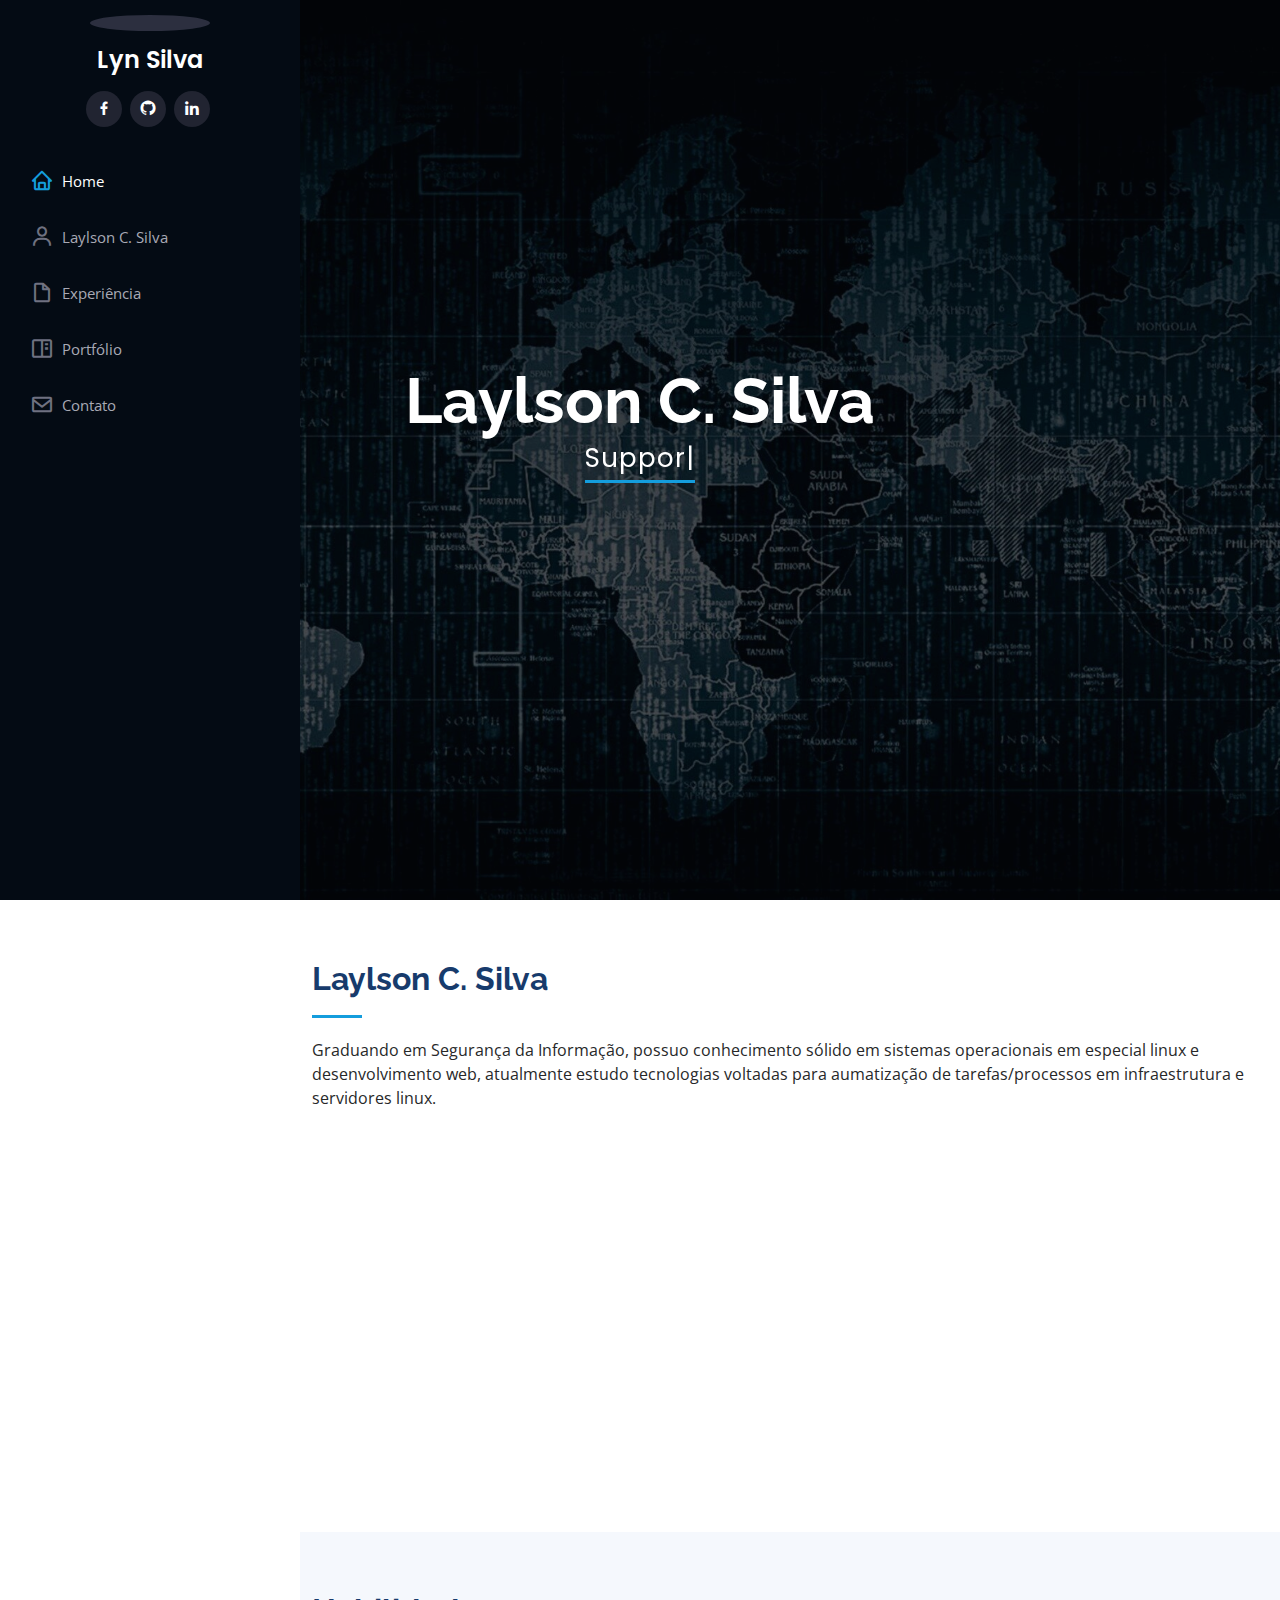
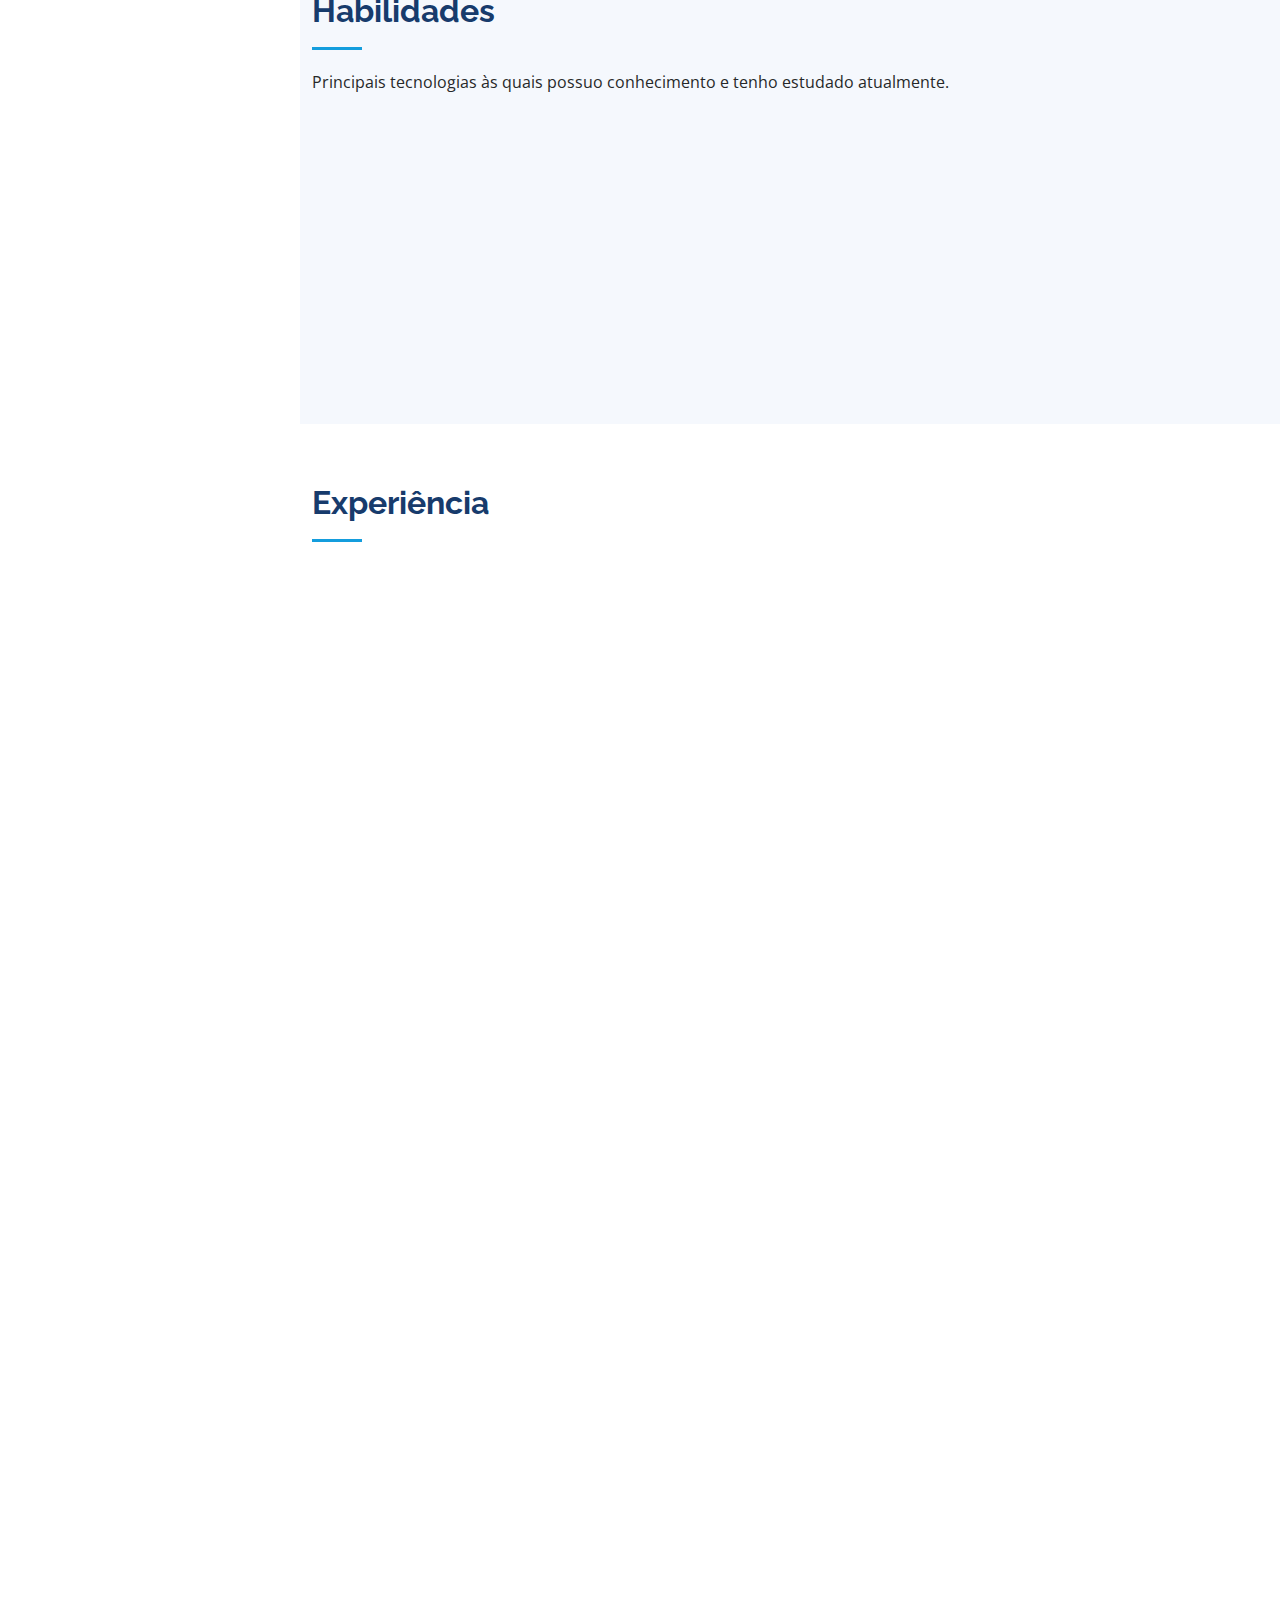
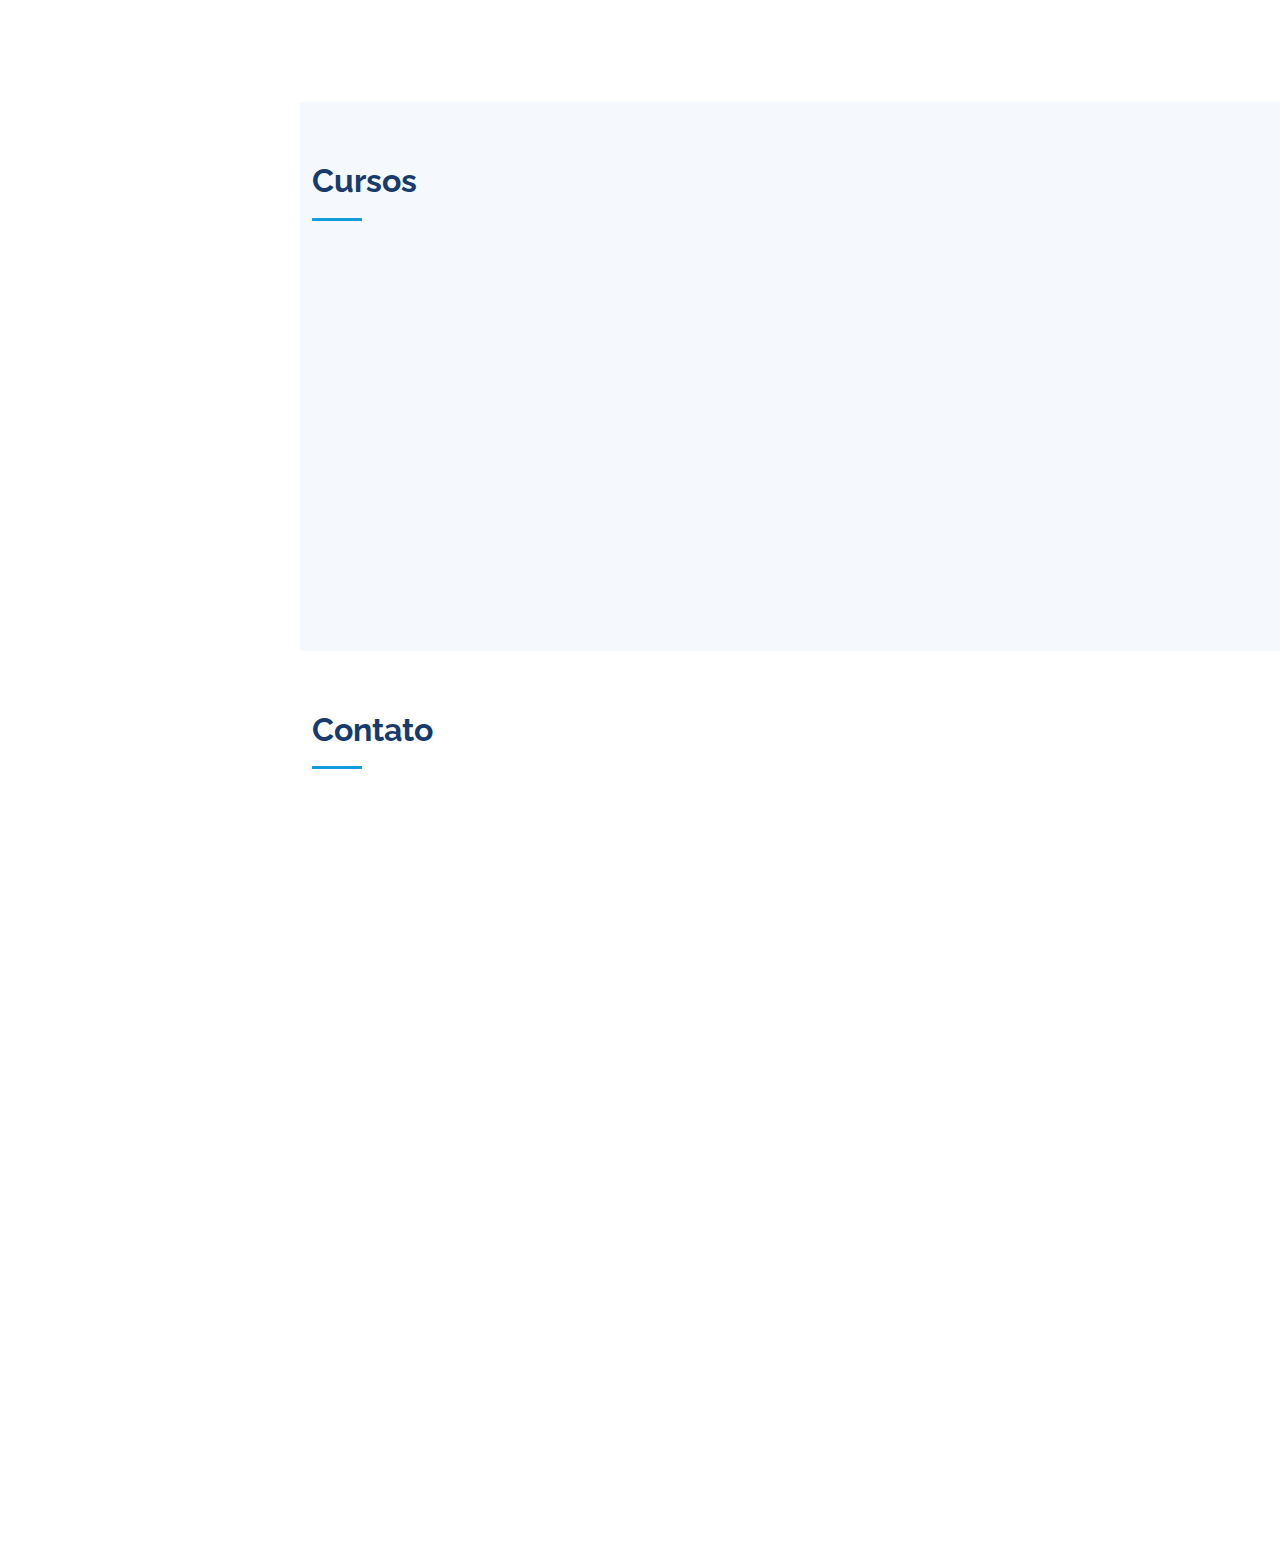
==== commit 4e791b77: "modificações /Portfolio/Correção de erros" ====
--- a/index.html
+++ b/index.html
@@ -144,7 +144,7 @@
               />
             </div>
             <div class="col-lg-8 pt-4 pt-lg-0 content" data-aos="fade-left">
-              <h3>Desenvolvedor Front-End &amp; Analista Linux</h3>
+              <h3>Sysadmin Linux &amp; Support Analyst</h3>
               <p class="fst-italic">
                 Support Analyst IT | Network | Infrastructure | GNU/Linux | Virtualization |
                 Windows | Cybersecurity  | Searching for Knowledge.
@@ -608,3 +608,4 @@
     <script src="assets/js/main.js"></script>
   </body>
 </html>
+
